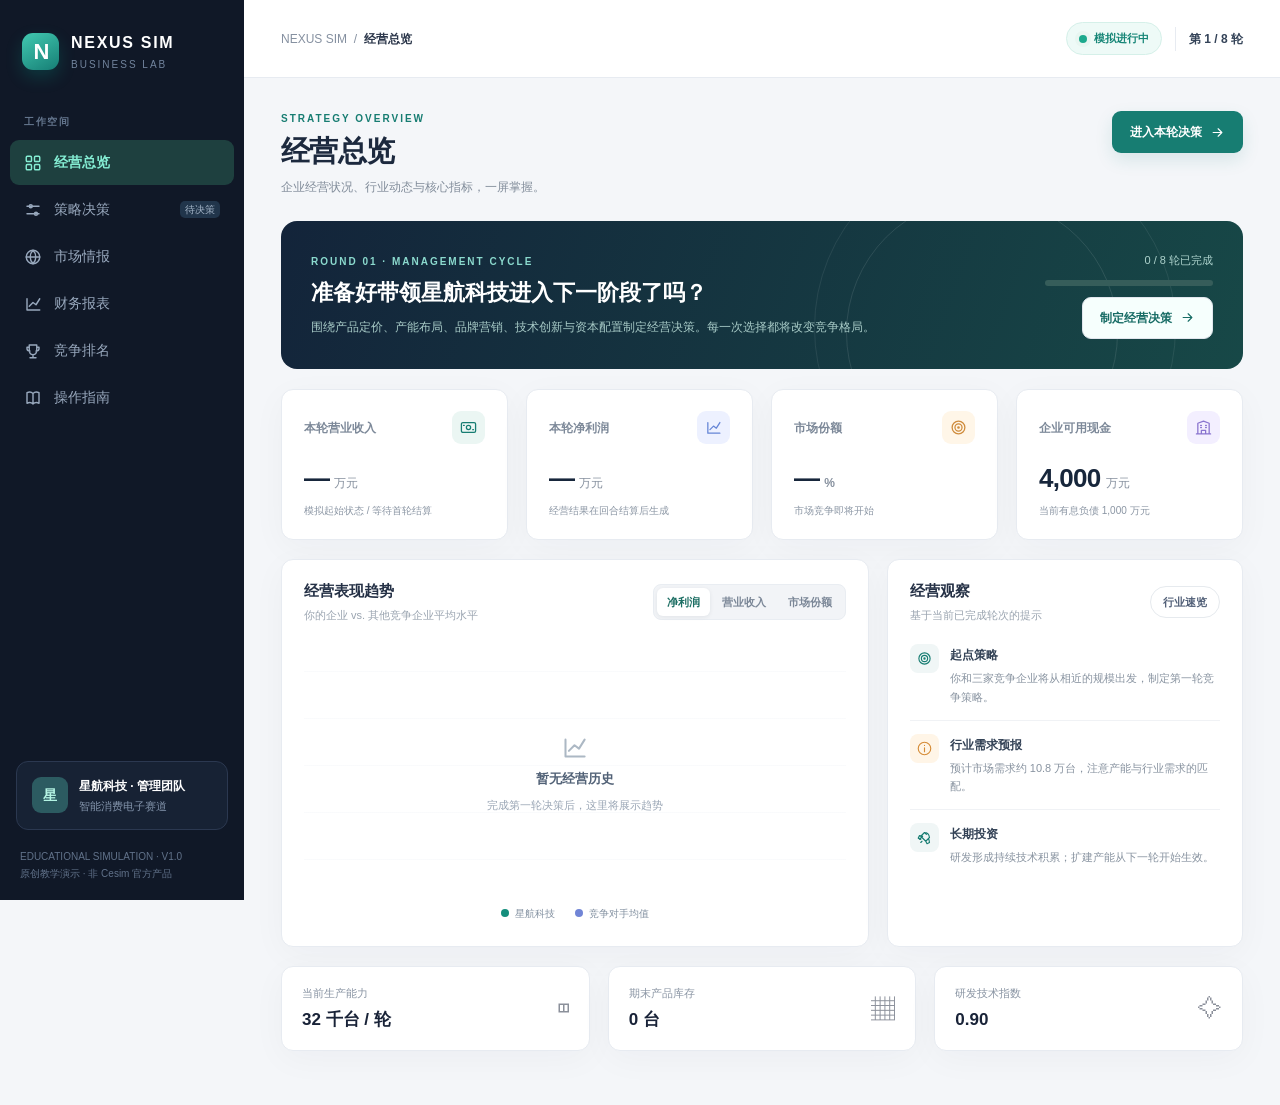
==== index.html @ 41db460f "Rename cesim模拟.html to index.html" ====
<!DOCTYPE html>
<html lang="zh-CN">
<head>
  <meta charset="UTF-8" />
  <meta name="viewport" content="width=device-width,initial-scale=1" />
  <meta name="theme-color" content="#111b2c" />
  <meta name="description" content="NEXUS SIM 企业经营模拟教学 Demo。策略决策、竞争模拟、财务分析与排名。" />
  <title>NEXUS SIM — 企业经营模拟平台</title>
  <style>
    :root{--nav:#101827;--nav2:#182337;--ink:#192338;--muted:#7b8597;--soft:#f4f6f9;--line:#e7ebf1;--teal:#177d72;--teal-2:#1a9b88;--teal-soft:#e9f6f2;--blue:#6687df;--amber:#d58b36;--red:#d65c63;--white:#fff;--shadow:0 8px 35px rgba(21,36,63,.035)}
    *{box-sizing:border-box}html{font-size:14px}body{margin:0;background:var(--soft);color:var(--ink);font-family:Inter,-apple-system,BlinkMacSystemFont,"Segoe UI","PingFang SC","Microsoft YaHei",sans-serif;line-height:1.5}button,input,select{font:inherit}button{cursor:pointer}button:disabled{cursor:not-allowed;opacity:.54}button:focus-visible,input:focus-visible,select:focus-visible{outline:3px solid #a3d8cf;outline-offset:2px}svg{display:block}a{color:inherit}#app{min-height:100vh}.app-shell{display:flex;min-height:100vh}
    .sidebar{width:244px;flex:0 0 244px;background:var(--nav);color:#b2bfd2;display:flex;flex-direction:column;min-height:100vh;position:sticky;top:0;height:100vh;z-index:10}.brand{height:102px;padding:29px 22px;display:flex;align-items:center;gap:12px;color:white}.brand-icon{width:37px;height:37px;border-radius:11px;background:linear-gradient(150deg,#42cab1,#167e75);display:flex;align-items:center;justify-content:center;font-size:22px;font-weight:850;letter-spacing:-2px;box-shadow:0 7px 17px rgba(7,190,160,.2)}.brand-name{font-size:16px;font-weight:850;letter-spacing:1.7px}.brand-sub{font-size:10px;letter-spacing:2px;color:#72849d;margin-top:2px}.menu-title{font-size:10px;color:#64768e;font-weight:750;letter-spacing:1.5px;padding:12px 24px 9px}.navlist{padding:0 10px}.navitem{display:flex;align-items:center;gap:12px;border:0;background:transparent;width:100%;color:#98a8bd;border-radius:9px;text-align:left;padding:12px 14px;font-weight:560;transition:.16s;margin:2px 0}.navitem:hover{color:white;background:#1b2b40}.navitem.active{background:#1e403f;color:#85eed4;font-weight:720}.navitem svg{width:18px;height:18px;stroke-width:1.9}.navitem .tag{margin-left:auto;border-radius:5px;padding:1px 5px;background:#21354b;color:#a6b7ca;font-size:10px}.sidebar-bottom{margin-top:auto;padding:16px}.team-card{border:1px solid #2b3850;background:#172234;border-radius:12px;padding:15px;display:flex;gap:11px;align-items:center}.team-avatar{width:36px;height:36px;border-radius:9px;background:#2c5b61;color:#b6f6e5;display:grid;place-items:center;font-weight:850}.team-name{color:white;font-size:12px;font-weight:700}.team-meta{font-size:11px;color:#8394ab;margin-top:3px}.sidebar-mini{padding:18px 4px 2px;color:#61728a;font-size:10px;line-height:1.7}
    .main{flex:1;min-width:0;max-width:1600px;margin:0 auto}.topbar{height:78px;background:#fff;border-bottom:1px solid var(--line);display:flex;align-items:center;justify-content:space-between;padding:0 37px;gap:20px}.breadcrumb{font-size:12px;color:#8590a0}.breadcrumb strong{color:#2b364a;font-weight:700}.top-right{display:flex;align-items:center;gap:13px}.status-dot{width:8px;height:8px;border-radius:50%;background:#1ca98d;box-shadow:0 0 0 4px #e8f6f1;display:inline-block}.pill{display:inline-flex;align-items:center;gap:7px;border:1px solid #e6eaee;background:#fff;color:#526078;border-radius:99px;padding:7px 12px;font-size:11px;font-weight:680}.pill.green{color:#158576;background:#eefaf7;border-color:#d5f0e9}.round-chip{font-size:12px;color:#344358;font-weight:720}.top-divider{height:24px;width:1px;background:#e7ebf1}.mobile-menu{display:none;border:0;background:none;color:#24364d}.content{padding:33px 37px 54px;max-width:1460px;margin:0 auto}.page-heading{display:flex;justify-content:space-between;align-items:flex-start;gap:18px;margin-bottom:25px}.eyebrow{font-size:10px;color:var(--teal);font-weight:850;letter-spacing:2px;text-transform:uppercase;margin-bottom:8px}.heading-title{margin:0;font-size:29px;line-height:1.22;letter-spacing:-.7px;color:#1c293e;font-weight:820}.heading-desc{margin:9px 0 0;color:#818c9a;font-size:12px}.heading-actions{display:flex;gap:9px;align-items:center;flex-wrap:wrap}.btn{border:1px solid transparent;border-radius:9px;padding:11px 17px;font-weight:730;display:inline-flex;align-items:center;justify-content:center;gap:8px;white-space:nowrap;transition:transform .15s,background .15s,box-shadow .15s;font-size:12px}.btn:hover:not(:disabled){transform:translateY(-1px)}.btn svg{width:15px;height:15px}.btn-primary{background:var(--teal);color:white;box-shadow:0 7px 17px #177d7221}.btn-primary:hover{background:#0e7067}.btn-ghost{background:#fff;border-color:#e1e6ed;color:#4c5b70}.btn-ghost:hover{background:#f7fafb}.btn-danger{background:#fff4f4;color:#bc5058;border-color:#ffe0e2}.small{font-size:11px;padding:8px 12px}.muted{color:var(--muted)}
    .hero{background:linear-gradient(110deg,#13243a,#174847);border-radius:16px;color:#fff;position:relative;overflow:hidden;padding:27px 30px;display:flex;justify-content:space-between;gap:22px;align-items:center;margin-bottom:20px;min-height:148px}.hero:before{content:"";position:absolute;right:13%;bottom:-100px;width:270px;height:270px;border:1px solid #ffffff1a;border-radius:50%}.hero:after{content:"";position:absolute;right:7%;bottom:-140px;width:360px;height:360px;border:1px solid #ffffff14;border-radius:50%}.hero-content{position:relative;z-index:1}.hero-label{color:#8bdace;letter-spacing:2px;font-size:10px;font-weight:750;text-transform:uppercase}.hero h2{font-size:22px;line-height:1.4;margin:9px 0;font-weight:790}.hero p{font-size:12px;color:#a8cbc7;margin:0;max-width:600px}.hero-side{position:relative;z-index:1;display:flex;flex-direction:column;align-items:end;gap:11px}.hero-side .btn{background:#f6fffd;color:#176c65}.hero-side .mini-text{font-size:11px;color:#aed3cd}.progress{height:6px;border-radius:10px;background:#365d5a;width:168px;overflow:hidden}.progress span{display:block;background:#79e3c8;height:100%;border-radius:10px}
    .grid{display:grid;gap:18px}.kpis{grid-template-columns:repeat(4,minmax(0,1fr));margin-bottom:19px}.card{background:#fff;border:1px solid var(--line);box-shadow:var(--shadow);border-radius:12px;min-width:0}.kpi{padding:21px 22px;min-height:139px}.kpi-top{display:flex;align-items:center;justify-content:space-between;gap:10px}.kpi-title{color:#7d8999;font-size:12px;font-weight:630}.metric-icon{width:33px;height:33px;background:#ebf6f3;color:var(--teal);border-radius:9px;display:grid;place-items:center}.metric-icon.blue{background:#edf1ff;color:#6585d6}.metric-icon.amber{background:#fff6e8;color:#cf8b3b}.metric-icon.purple{background:#f3efff;color:#8974cf}.metric-icon svg{width:17px;height:17px}.kpi-val{font-size:26px;font-weight:840;letter-spacing:-.7px;margin-top:15px;color:#17263b;font-variant-numeric:tabular-nums}.kpi-unit{font-size:12px;color:#86909e;margin-left:5px;font-weight:550;letter-spacing:0}.kpi-foot{margin-top:5px;font-size:10px;color:#8b96a4;display:flex;align-items:center;gap:6px}.trend{color:var(--teal);font-weight:720}.trend.down{color:var(--red)}
    .two-col{display:grid;grid-template-columns:minmax(0,1.65fr) minmax(300px,1fr);gap:18px;margin-bottom:19px}.card-header{display:flex;align-items:center;justify-content:space-between;gap:14px;padding:20px 22px 0}.card-title{font-size:15px;font-weight:770;color:#253146;margin:0}.card-sub{color:#9aa4b0;font-size:11px;margin-top:4px}.card-body{padding:18px 22px 22px}.segmented{display:inline-flex;padding:3px;background:#f2f4f7;border:1px solid #e9edf2;border-radius:8px;gap:2px}.segmented button{border:0;background:transparent;color:#7b8797;font-size:11px;font-weight:670;border-radius:6px;padding:6px 10px}.segmented button.selected{background:#fff;color:#1c6e63;box-shadow:0 1px 4px #14253314}.chart-container{height:265px;display:flex;align-items:center;justify-content:center}.chart-svg{width:100%;height:100%;overflow:visible}.chart-legend{display:flex;gap:20px;align-items:center;font-size:10px;color:#8290a0;justify-content:center;padding-bottom:3px}.legend-point{width:8px;height:8px;border-radius:50%;display:inline-block;margin-right:6px}.empty-chart{display:flex;flex-direction:column;align-items:center;justify-content:center;color:#9aa6b5;gap:8px;width:100%;height:100%;background:repeating-linear-gradient(0deg,#fff,#fff 46px,#f4f6f9 47px);border-radius:7px}.empty-chart strong{color:#516176;font-size:13px}.empty-chart svg{width:27px;height:27px;color:#acb8c4}
    .info-list{padding:8px 22px 22px}.info-line{display:flex;align-items:flex-start;gap:11px;padding:13px 0;border-bottom:1px solid #f0f2f5}.info-line:last-child{border-bottom:0}.info-icon{width:29px;height:29px;flex:0 0 29px;background:#f0f6f6;color:var(--teal);border-radius:8px;display:grid;place-items:center}.info-icon.amber{background:#fff5e7;color:var(--amber)}.info-icon svg{width:15px;height:15px}.info-text strong{font-size:12px;color:#334256}.info-text p{margin:4px 0 0;color:#8893a0;font-size:11px;line-height:1.7}.foot-grid{display:grid;grid-template-columns:repeat(3,minmax(0,1fr));gap:18px}.stat-small{padding:18px 20px;display:flex;justify-content:space-between;align-items:center}.stat-small .label{font-size:11px;color:#8994a3}.stat-small .value{font-size:17px;font-weight:780;margin-top:5px}.stat-small .symbol{font-size:24px;opacity:.5}
    .decisions-layout{display:grid;grid-template-columns:minmax(0,1.58fr) minmax(320px,1fr);gap:20px;align-items:start}.decision-card{padding:24px;margin-bottom:18px}.section-heading{display:flex;justify-content:space-between;gap:10px;align-items:center;border-bottom:1px solid #eff1f4;padding-bottom:15px;margin-bottom:18px}.section-heading h3{font-size:15px;font-weight:780;margin:0}.section-heading span{font-size:11px;color:#8c98a8}.decision-entry{padding:13px 0 17px;border-bottom:1px solid #eff1f4}.decision-entry:last-child{border-bottom:0;padding-bottom:0}.field-top{display:flex;align-items:center;justify-content:space-between;gap:12px}.field-title{font-size:12px;color:#344456;font-weight:730}.field-hint{color:#97a2b1;font-size:10px;margin-top:3px}.field-input{display:flex;align-items:center;gap:5px}.field-input input{border:1px solid #dde5ed;border-radius:7px;width:93px;padding:8px 8px;text-align:right;color:#263a4e;font-weight:760;background:#fbfcfd}.field-input .unit{color:#8b98a8;font-size:11px;min-width:28px;text-align:right}.range{appearance:none;width:100%;height:5px;margin:17px 0 7px;border-radius:99px;background:linear-gradient(to right,var(--teal) 0,var(--teal) var(--range,45%),#e9edf1 var(--range,45%),#e9edf1 100%);cursor:pointer}.range::-webkit-slider-thumb{appearance:none;width:15px;height:15px;background:#fff;border:4px solid var(--teal);border-radius:50%;box-shadow:0 2px 7px #154d4435}.range::-moz-range-thumb{width:9px;height:9px;background:#fff;border:4px solid var(--teal);border-radius:50%}.range-ends{display:flex;justify-content:space-between;color:#b0bac4;font-size:10px}.decision-footer{display:flex;align-items:center;justify-content:space-between;gap:15px;margin-top:15px}.decision-footer p{color:#8b98a7;font-size:11px;margin:0}.sim-preview{padding:22px;position:sticky;top:18px}.preview-label{color:#7f8b9c;font-weight:700;font-size:11px;letter-spacing:.4px}.preview-main{display:flex;align-items:baseline;gap:8px;margin:10px 0 2px}.preview-main b{font-size:31px;letter-spacing:-1px;color:#187b70;font-weight:840}.preview-main span{font-size:12px;color:#909ba9}.preview-desc{color:#a0abb6;font-size:11px}.preview-grid{display:grid;grid-template-columns:1fr 1fr;gap:15px;margin-top:22px;border-top:1px solid #eef2f5;padding-top:17px}.preview-cell small{display:block;color:#8994a4;font-size:11px}.preview-cell strong{display:block;margin-top:5px;font-size:17px;color:#29394d}.preview-alert{margin-top:18px;padding:12px 13px;border-radius:8px;background:#f0f8f6;color:#44756c;font-size:11px;line-height:1.7}.preview-alert.warn{background:#fff5ea;color:#996932}.preview-button{width:100%;margin-top:17px;padding:13px}.note-box{margin-top:18px;padding:16px;background:#f5f8fc;border:1px solid #edf0f5;border-radius:10px;color:#8390a2;font-size:11px;line-height:1.8}.note-box strong{color:#4d6076}
    .event-banner{display:flex;align-items:center;justify-content:space-between;gap:15px;background:#ecf7f4;border:1px solid #d8eee7;border-radius:11px;padding:17px 21px;margin-bottom:20px}.event-banner .event-badge{display:inline-flex;color:#13786d;font-size:10px;letter-spacing:.6px;font-weight:800;gap:6px;align-items:center}.event-banner h3{font-size:16px;margin:6px 0 4px}.event-banner p{font-size:11px;color:#718e89;margin:0;line-height:1.7}.event-banner .event-symbol{font-size:34px;flex:0 0 auto}
    .market-grid{display:grid;grid-template-columns:repeat(3,minmax(0,1fr));gap:18px;margin:0 0 18px}.market-stat{padding:23px}.market-stat small{color:#7d8a9b;font-size:11px}.market-stat strong{display:block;font-size:26px;color:#263649;margin:11px 0 5px;letter-spacing:-.7px}.market-stat p{font-size:10px;color:#a0aab5;margin:0}.competitor-table,.report-table{width:100%;border-collapse:collapse;text-align:left}.competitor-table th,.report-table th{font-size:11px;color:#8c97a7;font-weight:700;background:#f9fafc;border-bottom:1px solid #edf0f4;padding:13px 16px;white-space:nowrap}.competitor-table td,.report-table td{font-size:12px;padding:15px 16px;border-bottom:1px solid #eff1f4;color:#425269}.competitor-table tr:last-child td,.report-table tr:last-child td{border-bottom:0}.competitor-table tr.mine{background:#f0faf6}.competitor-table tr.mine td{color:#156f65;font-weight:700}.company-cell{display:flex;gap:10px;align-items:center}.company-dot{height:11px;width:11px;border-radius:4px;display:inline-block;flex:0 0 11px}.company-cell b{font-weight:750}.company-cell small{font-size:10px;display:block;color:#9ba5b0;font-weight:400;margin-top:2px}.table-wrap{overflow-x:auto}.table-note{padding:12px 20px 20px;font-size:10px;color:#9ba5b0}.two-equal{display:grid;grid-template-columns:1fr 1fr;gap:18px}.insight{padding:19px}.insight h3{font-size:14px;margin:0 0 13px}.insight p,.insight li{font-size:12px;color:#7b899a;line-height:1.9}.insight ul{padding-left:17px;margin:0}.bar-row{margin:14px 0}.bar-meta{display:flex;justify-content:space-between;gap:5px;font-size:11px;color:#657386;margin-bottom:7px}.bar-track{height:8px;border-radius:8px;background:#f0f3f6;overflow:hidden}.bar-fill{height:100%;border-radius:8px;background:var(--teal)}
    .report-tabs{display:flex;align-items:center;justify-content:space-between;gap:12px;margin-bottom:18px;flex-wrap:wrap}.report-tabs select{border:1px solid #e1e6ed;border-radius:8px;padding:9px 13px;background:white;color:#4e6176;font-size:12px}.report-summary{display:grid;grid-template-columns:repeat(4,1fr);gap:13px;margin:0 0 18px}.report-pill{padding:17px 19px}.report-pill small{font-size:10px;color:#929dab}.report-pill strong{display:block;font-size:19px;margin-top:8px}.report-pill strong.negative{color:var(--red)}.report-pill strong.positive{color:var(--teal)}.report-tables{display:grid;grid-template-columns:1fr 1fr;gap:18px}.report-table td:nth-child(2),.report-table th:nth-child(2){text-align:right;font-variant-numeric:tabular-nums}.report-table tr.total{background:#f0f8f6}.report-table tr.total td{color:#147b6e;font-weight:840}.report-table tr.subtotal td{font-weight:740;color:#26364b}.report-card{overflow:hidden}.report-card .card-header{padding:18px 20px 15px}.report-card .report-table td{padding:11px 20px}.report-card .report-table th{padding:11px 20px}
    .leader-header{background:linear-gradient(110deg,#1e2f49,#1f605b);color:#fff;border-radius:14px;padding:25px 27px;margin-bottom:19px}.leader-header h2{margin:0 0 7px;font-size:21px}.leader-header p{margin:0;color:#b7d6d0;font-size:11px}.rank-number{height:30px;width:30px;border-radius:9px;display:inline-grid;place-items:center;color:#536478;font-weight:800;background:#eef1f6}.rank-number.gold{background:#f9ebd0;color:#b58120}.rank-number.silver{background:#e9edf2;color:#65768b}.rank-number.bronze{background:#f8ebdc;color:#b17952}.rank-progress{height:7px;background:#eef1f4;border-radius:8px;overflow:hidden;min-width:85px}.rank-progress span{display:block;background:var(--teal);height:100%;border-radius:8px}.mine .rank-progress span{background:#139b85}
    .guide-grid{display:grid;grid-template-columns:repeat(2,1fr);gap:18px}.guide-card{padding:24px}.guide-step{display:inline-grid;place-items:center;background:var(--teal-soft);color:var(--teal);width:35px;height:35px;border-radius:10px;font-weight:850;font-size:15px}.guide-card h3{font-size:16px;margin:16px 0 8px}.guide-card p{font-size:12px;color:#8090a1;line-height:1.85;margin:0}.guide-card strong{color:#445b6c}.guide-example{margin-top:14px;padding:13px;background:#f4f7fa;border-radius:8px;color:#687d8d;font-size:11px;line-height:1.8}.guide-bottom{padding:22px;margin-top:18px;display:flex;justify-content:space-between;gap:20px;align-items:center}.guide-bottom h3{font-size:15px;margin:0 0 7px}.guide-bottom p{font-size:12px;color:#8894a2;margin:0}
    .modal-backdrop{position:fixed;inset:0;z-index:30;background:#0b1729a9;backdrop-filter:blur(4px);display:grid;place-items:center;padding:20px}.modal{width:min(100%,525px);background:white;border-radius:18px;padding:30px;box-shadow:0 25px 100px #06122455}.modal-icon{height:47px;width:47px;border-radius:13px;background:var(--teal-soft);color:var(--teal);display:grid;place-items:center;font-size:24px;margin-bottom:18px}.modal h2{font-size:22px;margin:0 0 7px}.modal p{font-size:12px;color:#8c99a7;line-height:1.8;margin:0}.modal-grid{display:grid;grid-template-columns:repeat(3,1fr);gap:10px;margin:24px 0}.modal-tile{border-radius:10px;background:#f5f8f9;padding:14px 10px;text-align:center}.modal-tile small{display:block;font-size:10px;color:#8d9ca9}.modal-tile strong{display:block;font-size:19px;margin-top:6px;color:#1b6e62}.modal-actions{display:flex;gap:9px;justify-content:flex-end}.final-banner{background:#ecf8f5;padding:14px 17px;border-radius:9px;color:#237c70;margin-top:14px;font-size:11px}.toast{position:fixed;bottom:24px;right:24px;z-index:40;padding:12px 17px;background:#263d4b;color:white;font-size:12px;border-radius:9px;box-shadow:0 14px 40px #15233344;animation:toastin .2s ease-out}@keyframes toastin{from{opacity:0;transform:translateY(10px)}to{opacity:1;transform:translateY(0)}}
    @media(max-width:1150px){.sidebar{width:210px;flex-basis:210px}.content{padding:25px}.topbar{padding:0 25px}.kpis{grid-template-columns:repeat(2,1fr)}.two-col{grid-template-columns:1fr 1fr}.decisions-layout{grid-template-columns:1.35fr 1fr}.report-tables{grid-template-columns:1fr 1fr}}@media(max-width:890px){.sidebar{position:fixed;transform:translateX(-100%);transition:transform .2s;width:250px;flex-basis:250px}.sidebar.show{transform:translateX(0)}.mobile-menu{display:block}.topbar{height:68px}.content{padding:23px}.two-col,.decisions-layout,.two-equal,.report-tables{grid-template-columns:1fr}.sim-preview{position:static}.market-grid{grid-template-columns:repeat(3,1fr)}.sidebar-overlay{position:fixed;inset:0;background:#14213666;z-index:9}.foot-grid{grid-template-columns:1fr 1fr 1fr}}@media(max-width:580px){.content{padding:17px 13px 40px}.topbar{padding:0 14px}.top-right{gap:8px}.top-right .pill{display:none}.top-divider{display:none}.heading-title{font-size:24px}.page-heading{flex-wrap:wrap}.heading-actions{width:100%}.kpis{gap:10px}.kpi{padding:16px;min-height:125px}.kpi-val{font-size:21px}.hero{padding:22px;align-items:flex-start;flex-direction:column}.hero h2{font-size:19px}.hero-side{align-items:start}.market-grid,.report-summary{grid-template-columns:repeat(2,1fr)}.foot-grid,.guide-grid{grid-template-columns:1fr}.card-header{padding:18px 17px 0;flex-wrap:wrap}.card-body{padding:16px}.chart-container{height:220px}.decision-card{padding:18px}.report-pill{padding:12px}.modal{padding:22px}.modal-grid{gap:5px}.modal-tile strong{font-size:15px}.modal-actions{flex-direction:column}.modal-actions .btn{width:100%}.guide-bottom{flex-wrap:wrap}}
  </style>
</head>
<body>
<div id="app"></div>
<script>
(()=>{'use strict';
const KEY='nexus-sim-demo-v1';
const TOTAL_ROUNDS=8;
const COLOURS=['#148e7c','#7185d6','#e4a059','#a57fd0'];
const EVENTS=[
 {name:'智能消费市场持续扩张',desc:'消费电子需求保持稳步增长。行业竞争主要由价格、品牌和研发实力驱动。',icon:'↗',demand:1,cost:1,price:1,marketing:1,quality:1,rd:1},
 {name:'消费者更加关注产品体验',desc:'质量管控与技术能力的价值提升，单纯压低价格可能难以建立优势。',icon:'✦',demand:1.035,cost:1.015,price:.96,marketing:1,quality:1.3,rd:1.1},
 {name:'关键原材料成本上涨',desc:'供应链涨价使单位制造成本上升约 9%。建议重新检查售价与毛利空间。',icon:'⚡',demand:.98,cost:1.09,price:1.08,marketing:1,quality:1,rd:1},
 {name:'线上渠道迎来流量红利',desc:'本轮营销触达效率明显提升；适度的营销预算有机会带来额外份额。',icon:'◎',demand:1.06,cost:1.01,price:1,marketing:1.35,quality:1,rd:1},
 {name:'行业价格竞争加剧',desc:'价格敏感度上升，企业需要兼顾销量和单位利润，避免过度降价。',icon:'↘',demand:1.02,cost:1,price:1.36,marketing:1,quality:1,rd:1},
 {name:'供应链效率改善',desc:'物流与采购协同提升，单位制造成本有所下降。产能优化机会出现。',icon:'◈',demand:1.05,cost:.94,price:1,marketing:1.04,quality:1,rd:1},
 {name:'创新研发迎来政策鼓励',desc:'本轮创新型产品关注度提高，研发储备充足的企业有望受益。',icon:'✧',demand:1.04,cost:.99,price:.98,marketing:1,quality:1.02,rd:1.35},
 {name:'市场步入成熟竞争阶段',desc:'市场增速放缓，品牌忠诚度、技术积累和持续盈利能力成为关键。',icon:'◇',demand:.97,cost:1.025,price:1.2,marketing:.94,quality:1.1,rd:1.1}
];
const BOT_CONFIG=[
 {id:'bot1',name:'极光科技',tag:'高端差异化',color:COLOURS[1],price:1850,production:27,marketing:215,research:255,quality:165,expand:0,finance:0},
 {id:'bot2',name:'蓝鲸数码',tag:'成本领先',color:COLOURS[2],price:1290,production:32,marketing:155,research:110,quality:75,expand:0,finance:0},
 {id:'bot3',name:'未来智联',tag:'均衡经营',color:COLOURS[3],price:1570,production:29,marketing:190,research:170,quality:120,expand:0,finance:0}
];
const DECISION_META={
 price:{title:'产品销售价格',hint:'影响消费者购买意愿及每台产品的毛利空间',unit:'元 / 台',min:900,max:2300,step:10},
 production:{title:'计划生产数量',hint:'单位为千台；受当前产能上限约束',unit:'千台',min:0,max:70,step:1},
 marketing:{title:'市场营销投入',hint:'提高当轮消费者触达及品牌认知',unit:'万元',min:0,max:600,step:10},
 research:{title:'研发与技术投入',hint:'逐轮形成技术优势，有利于长期竞争',unit:'万元',min:0,max:600,step:10},
 quality:{title:'质量与客户体验投入',hint:'提升当轮产品吸引力与长期口碑',unit:'万元',min:0,max:400,step:10},
 expand:{title:'新增产能投资',hint:'每投入 400 万元，下轮可增加 6 千台产能',unit:'万元',min:0,max:1200,step:400},
 finance:{title:'新增借款 / 偿还本金',hint:'正数为借款，负数为还款；计息从下一轮开始',unit:'万元',min:-500,max:1000,step:50}
};
const ICONS={grid:'<rect x="3" y="3" width="7" height="7" rx="1.5"/><rect x="14" y="3" width="7" height="7" rx="1.5"/><rect x="3" y="14" width="7" height="7" rx="1.5"/><rect x="14" y="14" width="7" height="7" rx="1.5"/>',sliders:'<path d="M4 7h16M4 17h16"/><circle cx="9" cy="7" r="2"/><circle cx="16" cy="17" r="2"/>',globe:'<circle cx="12" cy="12" r="9"/><path d="M3 12h18M12 3c-5 5-5 13 0 18M12 3c5 5 5 13 0 18"/>',chart:'<path d="M4 20V5M4 20h17M7 15l5-5 4 3 5-8"/>',trophy:'<path d="M8 21h8M12 17v4M7 4h10v6c0 4-2 7-5 7s-5-3-5-7V4ZM7 7H4v2c0 2 1.5 3 4 3M17 7h3v2c0 2-1.5 3-4 3"/>',book:'<path d="M4 5c4-2 6-1 8 1 2-2 4-3 8-1v14c-4-2-6-1-8 1-2-2-4-3-8-1V5ZM12 6v14"/>',arrow:'<path d="m5 12 14 0m-6-6 6 6-6 6"/>',refresh:'<path d="M3 11a9 9 0 0 1 15-6l2 2M20 3v4h-4M21 13a9 9 0 0 1-15 6l-2-2M4 21v-4h4"/>',cash:'<rect x="2" y="5" width="20" height="14" rx="2"/><circle cx="12" cy="12" r="3"/><path d="M5 9h1M18 15h1"/>',building:'<path d="M4 21V6l8-3 8 3v15M2 21h20M9 21v-5h6v5M8 9h1M15 9h1M8 12h1M15 12h1"/>',target:'<circle cx="12" cy="12" r="9"/><circle cx="12" cy="12" r="5"/><circle cx="12" cy="12" r="1"/>',rocket:'<path d="M4 15 9 10M12 4c4 0 7 2 8 8l-6 6-8-8 6-6ZM12 4l3 3M9 10 4 9l-2 4 4 2M14 18l2 4 4-2-1-5M8 18l-2 2"/>',download:'<path d="M12 3v12m-5-5 5 5 5-5M4 17v4h16v-4"/>',info:'<circle cx="12" cy="12" r="10"/><path d="M12 11v6M12 7h.01"/>',users:'<circle cx="8" cy="8" r="3"/><path d="M2 21v-2c0-3 2-5 6-5s6 2 6 5v2M16 5c2 0 3 2 3 4s-1 4-3 4M16 15c3 0 6 1 6 5v1"/>',menu:'<path d="M4 6h16M4 12h16M4 18h16"/>'};
const ic=(name,size)=>`<svg width="${size||18}" height="${size||18}" viewBox="0 0 24 24" fill="none" stroke="currentColor" stroke-linecap="round" stroke-linejoin="round" stroke-width="1.8" aria-hidden="true">${ICONS[name]||ICONS.info}</svg>`;
const fmt=(n,d=0)=>Number(n||0).toLocaleString('zh-CN',{minimumFractionDigits:d,maximumFractionDigits:d});
const signed=(n,d=0)=>n>0?`+${fmt(n,d)}`:fmt(n,d);
const bounded=(n,min,max)=>Math.max(min,Math.min(max,n));
const deepcopy=o=>JSON.parse(JSON.stringify(o));
function company(id,name,tag,color,cash,debt,plant,capacity,tech,brand){return {id,name,tag,color,cash,debt,plant,capacity,inventory:0,inventoryBook:0,tech,brand,cumulativeProfit:0,lastProfit:0,lastRevenue:0,lastShare:0,history:[]};}
function initState(){return {version:1,round:1,tab:'overview',chartMetric:'profit',reportRound:1,menuOpen:false,decisions:{price:1590,production:28,marketing:200,research:180,quality:110,expand:0,finance:0},companies:[company('player','星航科技','你的企业',COLOURS[0],4000,1000,2600,32000,.9,.96),company('bot1','极光科技','高端差异化',COLOURS[1],4400,950,2900,31000,1.08,1.05),company('bot2','蓝鲸数码','成本领先',COLOURS[2],4100,1000,2900,38000,.79,.88),company('bot3','未来智联','均衡经营',COLOURS[3],4000,900,2800,33000,.94,.96)],history:[]};}
function load(){try{const o=JSON.parse(localStorage.getItem(KEY));if(o&&o.version===1&&o.companies?.length===4&&Array.isArray(o.history)&&o.decisions&&o.round>=1&&o.round<=9)return o;}catch(e){}return initState();}
let S=load();
function persist(){try{localStorage.setItem(KEY,JSON.stringify({...S,menuOpen:false}));}catch(e){}}
function eventAt(round){return EVENTS[bounded(round-1,0,7)]}
function marketAt(round){const e=eventAt(round);return Math.round((108000*(1+.046*(round-1)))*(e.demand));}
function defaultDecision(c){return {price:1570,production:Math.round(c.capacity/1000*.86),marketing:180,research:160,quality:110,expand:0,finance:0};}
function botDecision(bot,round){const base=BOT_CONFIG.find(b=>b.id===bot.id);const wobble=Math.sin(round*1.7+(bot.id==='bot1'?1:bot.id==='bot2'?2:3));let price=Math.round((base.price*(1+.017*wobble))/10)*10;let production=Math.round(base.production+Math.min(7,(round-1)*.75)+1.5*Math.sin(round+bot.tech*3));let marketing=Math.round((base.marketing+9*wobble+7*(round-1))/10)*10;let research=Math.round((base.research+8*(round-1))/10)*10;let quality=Math.round((base.quality+8*Math.cos(round))/10)*10;let expand=((round===2&&bot.id==='bot2')||(round===4&&bot.id==='bot1')||(round===5&&bot.id==='bot3'))?400:0;return {price,production:Math.max(0,production),marketing,research,quality,expand,finance:0};}
function normalizedDecision(d,c){let next={};for(const [k,m] of Object.entries(DECISION_META)){let raw=Number(d[k]);if(!Number.isFinite(raw))raw=0;raw=bounded(Math.round(raw/m.step)*m.step,m.min,m.max);next[k]=raw;}next.production=bounded(next.production,0,Math.floor(c.capacity/1000));next.finance=Math.max(next.finance,-Math.min(500,Math.floor(c.debt/50)*50));return next;}
function allocateMarket(scores,supplies,total){let assigned=scores.map(()=>0);let remain=total;for(let i=0;i<15&&remain>.01;i++){const elig=scores.map((s,j)=>supplies[j]-assigned[j]>.00001?s:0);const denom=elig.reduce((a,b)=>a+b,0);if(denom<=0)break;let allocated=0;for(let j=0;j<scores.length;j++){if(!elig[j])continue;let got=Math.min(remain*elig[j]/denom,supplies[j]-assigned[j]);assigned[j]+=got;allocated+=got;}remain-=allocated;if(allocated<.00001)break;}return assigned;}
function calculateRound(companies,playerDec,round){const e=eventAt(round);const marketSize=marketAt(round);let c=deepcopy(companies);let decisions=c.map((co,i)=>normalizedDecision(i===0?playerDec:botDecision(co,round),co));let produced=[],unitCosts=[],avail=[],utility=[];
 for(let i=0;i<c.length;i++){const co=c[i],d=decisions[i];const prod=d.production*1000;const cost=(940*e.cost*(1-.075*(co.tech-.8)))*(1-.024*Math.log1p(co.capacity/30000));const score=-2.5*e.price*Math.log(d.price/1500)+.8*e.marketing*Math.log1p(d.marketing/170)+.67*e.quality*Math.log1p(d.quality/105)+1.45*e.rd*(co.tech-.8)+1.15*(co.brand-.85)+.11*Math.log1p(d.research/150);produced.push(prod);unitCosts.push(cost);avail.push(co.inventory+prod);utility.push(Math.exp(bounded(score,-8,8)));}
 const sales=allocateMarket(utility,avail,marketSize);let outcomes=[];
 for(let i=0;i<c.length;i++){const co=c[i],d=decisions[i],sold=sales[i],made=produced[i],cost=unitCosts[i],prevDebt=co.debt;const rev=sold*d.price/10000,prodCost=made*cost/10000,avgCost=(co.inventoryBook+prodCost)/Math.max(.000001,co.inventory+made);const cogs=sold*avgCost,invCount=Math.max(0,co.inventory+made-sold),invBook=invCount*avgCost;
 const holding=invCount*16/10000;const fixed=245+Math.max(0,co.capacity-32000)*.0016;const depreciation=Math.max(30,co.plant*.018);const interest=prevDebt*.015;const expense=d.marketing+d.research+d.quality+fixed+depreciation+holding;const opProfit=rev-cogs-expense;const profit=opProfit-interest;const invest=d.expand;const cashBeforeFunding=co.cash+rev-prodCost-(expense-depreciation)-interest-invest+d.finance;
 const financeDebt=prevDebt+d.finance;const emergencyLoan=Math.max(0,-cashBeforeFunding);const endCash=cashBeforeFunding+emergencyLoan;const endDebt=financeDebt+emergencyLoan;const share=sold/marketSize;
 co.cash=endCash;co.debt=endDebt;co.plant=Math.max(0,co.plant+invest-depreciation);co.capacity+=Math.round(invest/400)*6000;co.inventory=invCount;co.inventoryBook=invBook;co.tech=bounded(co.tech+.053*Math.log1p(d.research/240)-.004,.65,1.9);co.brand=bounded(co.brand+.042*(share-.25)+.02*(d.marketing/200-1)+.013*(d.quality/110-1),.58,1.5);co.cumulativeProfit+=profit;co.lastProfit=profit;co.lastRevenue=rev;co.lastShare=share;
 const r={id:co.id,name:co.name,tag:co.tag,color:co.color,decision:deepcopy(d),revenue:rev,production:made,sales:sold,share,prodCost,cogs,marketing:d.marketing,research:d.research,quality:d.quality,fixed,depreciation,holding,interest,opProfit,profit,invest,emergencyLoan,inventory:invCount,inventoryBook:invBook,unitCost:cost,cash:co.cash,debt:co.debt,plant:co.plant,capacity:co.capacity,tech:co.tech,brand:co.brand,assets:co.cash+co.plant+co.inventoryBook,equity:co.cash+co.plant+co.inventoryBook-co.debt,cumulativeProfit:co.cumulativeProfit};
 co.history.push({round,profit,revenue:rev,share,cash:co.cash});outcomes.push(r);
 }
 const ranked=[...outcomes].sort((a,b)=>b.cumulativeProfit-a.cumulativeProfit || b.profit-a.profit);outcomes.forEach(o=>o.rank=ranked.findIndex(x=>x.id===o.id)+1);
 return {round,event:e.name,marketSize,outcomes,companies:c,totalSales:sales.reduce((a,b)=>a+b,0)};
}
function currentPlayer(){return S.companies[0]}
function calcPreview(){if(S.round>TOTAL_ROUNDS)return null;return calculateRound(S.companies,S.decisions,S.round)}
function last(){return S.history.at(-1)}
function completed(){return S.history.length>=TOTAL_ROUNDS}
function navigation(){return [['overview','经营总览','grid'],['decisions','策略决策','sliders'],['market','市场情报','globe'],['reports','财务报表','chart'],['ranking','竞争排名','trophy'],['guide','操作指南','book']];}
function renderShell(){const title=Object.fromEntries(navigation().map(x=>[x[0],x[1]]))[S.tab]||'经营总览';return `<div class="app-shell"><aside class="sidebar ${S.menuOpen?'show':''}"><div class="brand"><div class="brand-icon">N</div><div><div class="brand-name">NEXUS SIM</div><div class="brand-sub">BUSINESS LAB</div></div></div><div class="menu-title">工作空间</div><nav class="navlist">${navigation().map(([id,name,ico])=>`<button class="navitem ${S.tab===id?'active':''}" data-nav="${id}">${ic(ico)}<span>${name}</span>${id==='decisions'&&!completed()?'<span class="tag">待决策</span>':''}</button>`).join('')}</nav><div class="sidebar-bottom"><div class="team-card"><div class="team-avatar">星</div><div><div class="team-name">星航科技 · 管理团队</div><div class="team-meta">智能消费电子赛道</div></div></div><div class="sidebar-mini">EDUCATIONAL SIMULATION · V1.0<br>原创教学演示 · 非 Cesim 官方产品</div></div></aside>${S.menuOpen?'<div class="sidebar-overlay" data-action="close-menu"></div>':''}<main class="main"><header class="topbar"><div style="display:flex;align-items:center;gap:12px"><button class="mobile-menu" data-action="menu" aria-label="打开菜单">${ic('menu',22)}</button><div class="breadcrumb">NEXUS SIM&nbsp;&nbsp;/&nbsp;&nbsp;<strong>${title}</strong></div></div><div class="top-right"><span class="pill green"><span class="status-dot"></span>${completed()?'模拟已结束':'模拟进行中'}</span><div class="top-divider"></div><span class="round-chip">${completed()?'已完成 8 / 8 轮':`第 ${S.round} / ${TOTAL_ROUNDS} 轮`}</span></div></header><div class="content">${renderPage()}</div></main></div>`}
function heading(kicker,title,desc,actions=''){return `<div class="page-heading"><div><div class="eyebrow">${kicker}</div><h1 class="heading-title">${title}</h1><p class="heading-desc">${desc}</p></div>${actions?`<div class="heading-actions">${actions}</div>`:''}</div>`}
function buttonNav(dest,text,kind='primary'){return `<button class="btn btn-${kind}" data-nav="${dest}">${text} ${ic('arrow',15)}</button>`}
function buttonAction(act,text,kind='ghost'){return `<button class="btn btn-${kind}" data-action="${act}">${text}</button>`}
function kpi(title,val,unit,foot,icon,color=''){return `<article class="card kpi"><div class="kpi-top"><span class="kpi-title">${title}</span><span class="metric-icon ${color}">${ic(icon)}</span></div><div class="kpi-val">${val}<span class="kpi-unit">${unit}</span></div><div class="kpi-foot">${foot}</div></article>`}
function eventHTML(){const e=eventAt(Math.min(S.round,TOTAL_ROUNDS));return `<div class="event-banner"><div><div class="event-badge">${ic('info',13)} 第 ${Math.min(S.round,TOTAL_ROUNDS)} 轮行业动态</div><h3>${e.name}</h3><p>${e.desc}</p></div><div class="event-symbol">${e.icon}</div></div>`}
function emptyChart(){return `<div class="empty-chart">${ic('chart',27)}<strong>暂无经营历史</strong><span style="font-size:11px">完成第一轮决策后，这里将展示趋势</span></div>`}
function chartSvg(metric='profit'){
 if(!S.history.length)return emptyChart();const isShare=metric==='share';const value=o=>isShare?o.share*100:o[metric];const series=[{name:'星航科技',color:COLOURS[0],values:S.history.map(r=>value(r.outcomes[0]))},{name:'竞争对手均值',color:COLOURS[1],values:S.history.map(r=>r.outcomes.slice(1).reduce((acc,o)=>acc+value(o),0)/3)}];const values=series.flatMap(s=>s.values);let lo=Math.min(...values,0),hi=Math.max(...values,1);const padding=Math.max((hi-lo)*.16,metric==='profit'?40:metric==='revenue'?120:1.5);lo-=padding;hi+=padding;
 const W=720,H=258,left=56,right=16,top=20,bottom=32,plotW=W-left-right,plotH=H-top-bottom;let n=series[0].values.length;const x=i=>left+(n===1?plotW/2:plotW*i/(n-1));const y=v=>top+(hi-v)/(hi-lo)*plotH;const txt=(v)=>isShare?`${v.toFixed(1)}%`:fmt(v,0);let out=`<svg class="chart-svg" viewBox="0 0 ${W} ${H}" preserveAspectRatio="none" role="img" aria-label="经营趋势图">`;
 for(let i=0;i<=4;i++){const v=lo+(hi-lo)*i/4;let yy=y(v);out+=`<line x1="${left}" y1="${yy}" x2="${W-right}" y2="${yy}" stroke="#e9eef2" stroke-dasharray="4 4"/><text x="${left-11}" y="${yy+4}" text-anchor="end" font-size="11" fill="#9ba7b4">${txt(v)}</text>`;}
 for(let i=0;i<n;i++){out+=`<text x="${x(i)}" y="${H-8}" font-size="11" text-anchor="middle" fill="#8d9ba8">第${i+1}轮</text>`;}
 for(let j=0;j<series.length;j++){const s=series[j];let d=s.values.map((v,i)=>`${i?'L':'M'} ${x(i).toFixed(2)} ${y(v).toFixed(2)}`).join(' ');if(n>1)out+=`<path d="${d}" fill="none" stroke="${s.color}" stroke-width="${j===0?3:2}" stroke-linejoin="round" stroke-linecap="round" ${j===1?'stroke-dasharray="7 5"':''}/>`;s.values.forEach((v,i)=>out+=`<circle cx="${x(i)}" cy="${y(v)}" r="${j===0?4.5:3}" stroke="white" stroke-width="2" fill="${s.color}"><title>${s.name} · 第${i+1}轮：${txt(v)}</title></circle>`);}
 return out+'</svg>';
}
function chartCard(){const m=S.chartMetric;return `<article class="card"><div class="card-header"><div><h3 class="card-title">经营表现趋势</h3><div class="card-sub">你的企业 vs. 其他竞争企业平均水平</div></div><div class="segmented" role="group" aria-label="趋势指标">${[['profit','净利润'],['revenue','营业收入'],['share','市场份额']].map(([k,label])=>`<button data-metric="${k}" class="${m===k?'selected':''}">${label}</button>`).join('')}</div></div><div class="card-body"><div class="chart-container">${chartSvg(m)}</div><div class="chart-legend"><span><i class="legend-point" style="background:${COLOURS[0]}"></i>星航科技</span><span><i class="legend-point" style="background:${COLOURS[1]}"></i>竞争对手均值</span></div></div></article>`}
function latestInsights(){let r=last(),p=r?.outcomes[0];if(!r)return [
 ['target','起点策略','你和三家竞争企业将从相近的规模出发，制定第一轮竞争策略。'],['info','行业需求预报',`预计市场需求约 ${fmt(marketAt(1)/10000,1)} 万台，注意产能与行业需求的匹配。`],['rocket','长期投资','研发形成持续技术积累；扩建产能从下一轮开始生效。']];
 const arr=[['target','竞争表现',`本轮排名第 ${p.rank} 名，市场占有率 ${fmt(p.share*100,1)}%，销量 ${fmt(p.sales/10000,2)} 万台。`]];
 if(p.inventory>1000)arr.push(['info','库存风险',`期末积压 ${fmt(p.inventory)} 台产品，持有库存会产生费用并占用营运资金。`]);else arr.push(['info','供需匹配',p.sales+100<p.production?'产量与市场需求基本匹配，继续关注库存水平。':'库存较低，下一轮可检查是否存在产能约束。']);
 if(p.emergencyLoan>0)arr.push(['cash','现金压力',`本轮触发 ${fmt(p.emergencyLoan,0)} 万元自动周转借款，请控制投入规模。`]);else arr.push(['rocket','下一轮关注',`当前技术指数 ${fmt(p.tech,2)}，资本性投入和研发投入将影响后续轮次。`]);return arr;
}
function renderOverview(){const l=last(),p=l?.outcomes[0],prev=S.history.at(-2)?.outcomes[0];const cash=p?.cash??currentPlayer().cash;const growth=p&&prev?`<span class="trend ${p.revenue>=prev.revenue?'':'down'}">${signed((p.revenue/Math.max(1,prev.revenue)-1)*100,1)}%</span> 较上轮`:'模拟起始状态 / 等待首轮结算';return heading('STRATEGY OVERVIEW','经营总览','企业经营状况、行业动态与核心指标，一屏掌握。',buttonNav(completed()?'reports':'decisions',completed()?'查看最终报告':'进入本轮决策'))+`<section class="hero"><div class="hero-content"><div class="hero-label">${completed()?'SIMULATION FINISHED':`ROUND ${String(S.round).padStart(2,'0')} · MANAGEMENT CYCLE`}</div><h2>${completed()?'八轮经营模拟已全部完成':'准备好带领星航科技进入下一阶段了吗？'}</h2><p>${completed()?'前往财务报表或竞争排名，复盘每轮策略的实际经营结果。':'围绕产品定价、产能布局、品牌营销、技术创新与资本配置制定经营决策。每一次选择都将改变竞争格局。'}</p></div><div class="hero-side"><div class="mini-text">${S.history.length} / ${TOTAL_ROUNDS} 轮已完成</div><div class="progress"><span style="width:${S.history.length/TOTAL_ROUNDS*100}%"></span></div>${buttonNav(completed()?'ranking':'decisions',completed()?'查看企业排名':'制定经营决策','ghost')}</div></section><div class="grid kpis">${kpi('本轮营业收入',p?fmt(p.revenue,0):'—','万元',growth,'cash')}${kpi('本轮净利润',p?fmt(p.profit,0):'—','万元',p?`累计净利润 ${fmt(p.cumulativeProfit,0)} 万元`:'经营结果在回合结算后生成','chart','blue')}${kpi('市场份额',p?fmt(p.share*100,1):'—','%',p?`排名第 ${p.rank} / 4 名`:'市场竞争即将开始','target','amber')}${kpi('企业可用现金',fmt(cash,0),'万元',`当前有息负债 ${fmt(p?.debt??currentPlayer().debt,0)} 万元`,'building','purple')}</div><div class="two-col">${chartCard()}<article class="card"><div class="card-header"><div><h3 class="card-title">经营观察</h3><div class="card-sub">基于当前已完成轮次的提示</div></div><span class="pill">行业速览</span></div><div class="info-list">${latestInsights().map(([icon,title,desc],i)=>`<div class="info-line"><div class="info-icon ${i===1?'amber':''}">${ic(icon)}</div><div class="info-text"><strong>${title}</strong><p>${desc}</p></div></div>`).join('')}</div></article></div><div class="foot-grid"><div class="card stat-small"><div><div class="label">当前生产能力</div><div class="value">${fmt(currentPlayer().capacity/1000,0)} 千台 / 轮</div></div><span class="symbol">◫</span></div><div class="card stat-small"><div><div class="label">期末产品库存</div><div class="value">${fmt(currentPlayer().inventory,0)} 台</div></div><span class="symbol">▦</span></div><div class="card stat-small"><div><div class="label">研发技术指数</div><div class="value">${fmt(currentPlayer().tech,2)}</div></div><span class="symbol">✧</span></div></div>`;}
function rangeField(key){const m=DECISION_META[key],v=S.decisions[key];let max=key==='production'?Math.min(m.max,Math.floor(currentPlayer().capacity/1000)):m.max;let min=key==='finance'?-Math.min(500,Math.floor(currentPlayer().debt/50)*50):m.min;const display=v>max?max:v<min?min:v;const p=bounded((display-min)/Math.max(1,max-min)*100,0,100);return `<div class="decision-entry"><div class="field-top"><div><div class="field-title">${m.title}</div><div class="field-hint">${m.hint}</div></div><div class="field-input"><input type="number" inputmode="numeric" data-number="${key}" min="${min}" max="${max}" step="${m.step}" value="${display}" aria-label="${m.title}"><span class="unit">${m.unit}</span></div></div><input class="range" type="range" data-slider="${key}" min="${min}" max="${max}" step="${m.step}" value="${display}" style="--range:${p}%" aria-label="调整${m.title}"><div class="range-ends"><span>${fmt(min)}</span><span>${fmt(max)}</span></div></div>`}
function previewBox(){const s=calcPreview(),o=s?.outcomes[0];if(!s)return '';const warning=[];if(o.emergencyLoan>0)warning.push(`资金不足，预计自动增加 ${fmt(o.emergencyLoan,0)} 万元短期借款。`);if(o.inventory>3500)warning.push(`期末库存预计达到 ${fmt(o.inventory,0)} 台，存在积压风险。`);if(o.sales>=o.production+currentPlayer().inventory-100)warning.push('产能已接近售罄，可能错失部分潜在需求。');if(!warning.length)warning.push('该方案资金与经营指标处于可控范围，可继续调整尝试。');return `<div class="preview-label">本轮策略试算 · 模型估算</div><div class="preview-main"><b>${fmt(o.profit,0)}</b><span>万元 净利润</span></div><div class="preview-desc">本轮经营结果预测，实际以提交结算为准</div><div class="preview-grid"><div class="preview-cell"><small>预计营业收入</small><strong>${fmt(o.revenue,0)} 万</strong></div><div class="preview-cell"><small>预计市场份额</small><strong>${fmt(o.share*100,1)}%</strong></div><div class="preview-cell"><small>预计销量</small><strong>${fmt(o.sales/1000,1)} 千台</strong></div><div class="preview-cell"><small>预计期末现金</small><strong>${fmt(o.cash,0)} 万</strong></div><div class="preview-cell"><small>预计剩余库存</small><strong>${fmt(o.inventory,0)} 台</strong></div><div class="preview-cell"><small>下轮产能上限</small><strong>${fmt(o.capacity/1000,0)} 千台</strong></div></div><div class="preview-alert ${o.emergencyLoan>0||o.inventory>3500?'warn':''}">${warning.join(' ')}</div><button class="btn btn-primary preview-button" data-action="submit">提交第 ${S.round} 轮决策 ${ic('arrow',17)}</button>`}
function renderDecision(){if(completed())return heading('DECISION CENTER','策略决策','本次模拟的全部轮次已完成。',buttonNav('reports','查看最终报表'))+`<article class="card guide-card"><h3>经营模拟已结束</h3><p>八轮决策已经全部结算。你可以查看报表和竞争排行，或重新开始新的模拟。</p><div style="margin-top:18px">${buttonAction('reset','重新开始 8 轮模拟','danger')}</div></article>`;
 return heading('DECISION CENTER',`第 ${S.round} 轮 · 策略决策`,'通过跨部门配置经营资源。右侧试算结果会随输入实时更新。',buttonAction('reset','重置模拟'))+eventHTML()+`<div class="decisions-layout"><div><article class="card decision-card"><div class="section-heading"><h3>销售与生产策略</h3><span>Marketing & Operations</span></div>${['price','production','marketing'].map(rangeField).join('')}</article><article class="card decision-card"><div class="section-heading"><h3>研发与投资策略</h3><span>Innovation & Investment</span></div>${['research','quality','expand'].map(rangeField).join('')}</article><article class="card decision-card"><div class="section-heading"><h3>财务与融资</h3><span>Finance</span></div>${rangeField('finance')}<div class="decision-footer"><p>借款用于补充现金，偿还本金可降低未来利息支出。</p></div></article></div><aside><div class="card sim-preview" id="preview">${previewBox()}</div><div class="note-box"><strong>模型说明</strong> · 试算包含竞争对手的算法策略，提交后确定本轮实际结果。生产成本按实际产量支付；库存可跨轮销售；产能投资从下一轮生效。所有金额使用教学模拟货币，不代表真实市场预测。</div></aside></div>`;
}
function renderMarket(){const round=bounded(S.round,1,8),event=eventAt(round),r=last(),market=marketAt(round),players=r?.outcomes;const priceSensitivity=event.price>=1.2?'较高':event.price<=.98?'偏低':'中等';const comps=S.companies.map((c,i)=>({c,out:players?.[i],decision:players?.[i]?.decision}));return heading('MARKET INTELLIGENCE','市场情报','跟踪需求规模、宏观事件和竞争对手公开经营表现。',buttonNav(completed()?'reports':'decisions',completed()?'查看经营报表':'调整经营策略','ghost'))+eventHTML()+`<div class="market-grid"><div class="card market-stat"><small>本轮市场需求预测</small><strong>${fmt(market/10000,2)} 万台</strong><p>行业整体预期购买量</p></div><div class="card market-stat"><small>行业平均参考售价</small><strong>¥1,500</strong><p>模型价格敏感度：${priceSensitivity}</p></div><div class="card market-stat"><small>本轮制造成本环境</small><strong>${fmt(event.cost*100,0)}<span style="font-size:13px;color:#93a0ab;margin-left:5px">指数</span></strong><p>基准为 100，受供应链事件影响</p></div></div><article class="card" style="margin-bottom:18px"><div class="card-header"><div><h3 class="card-title">竞争企业对比</h3><div class="card-sub">${r?`第 ${r.round} 轮已结算公开数据`:'竞争格局概览 · 第一轮暂无公开结算数据'}</div></div><span class="pill">4 家企业</span></div><div class="card-body table-wrap" style="padding-bottom:2px"><table class="competitor-table"><thead><tr><th>企业</th><th>战略定位</th><th>售价</th><th>市场份额</th><th>销量</th><th>研发技术指数</th></tr></thead><tbody>${comps.map(({c,out,decision})=>`<tr class="${c.id==='player'?'mine':''}"><td><div class="company-cell"><i class="company-dot" style="background:${c.color}"></i><b>${c.name}</b></div></td><td>${c.tag}</td><td>${decision?'¥ '+fmt(decision.price):'—'}</td><td>${out?fmt(out.share*100,1)+'%':'—'}</td><td>${out?fmt(out.sales/1000,1)+' 千台':'—'}</td><td>${fmt(c.tech,2)}</td></tr>`).join('')}</tbody></table></div><div class="table-note">提示：竞争对手的当轮决策在本轮结算后才公开；市场情报反映上一轮可观察信息。</div></article><div class="two-equal"><article class="card insight"><h3>本轮市场判断</h3><p><strong>需求变化：</strong>本轮预计有 ${fmt(market)} 台的潜在市场需求；真实成交量还取决于企业的合计可销售库存与产能。</p><p><strong>竞争逻辑：</strong>相对价格、品牌积累、市场营销、产品质量与研发能力共同影响用户偏好；产能不足会限制实际销量。</p></article><article class="card insight"><h3>竞争优势如何形成</h3>${[['价格吸引力',70*event.price],['营销触达效率',60*event.marketing],['质量偏好权重',65*event.quality],['技术差异化权重',57*event.rd]].map(([name,val])=>`<div class="bar-row"><div class="bar-meta"><span>${name}</span><span>${val>=90?'较强':val<55?'较弱':'正常'}</span></div><div class="bar-track"><div class="bar-fill" style="width:${bounded(val,10,100)}%"></div></div></div>`).join('')}</article></div>`;}
function reportRecord(){return S.history.find(r=>r.round===S.reportRound)||last()}
function renderReports(){const r=reportRecord();if(!r)return heading('FINANCIAL REPORTS','财务报表','经营结算、损益分析与资产负债情况。')+`<article class="card guide-card"><h3>还没有可用的财务报表</h3><p>提交第一轮经营决策后，系统将自动生成利润表、资产负债表及运营指标。</p><div style="margin-top:20px">${buttonNav('decisions','开始第一轮决策')}</div></article>`;
 const p=r.outcomes[0],income=[['营业收入',p.revenue],['减：销售成本',-p.cogs],['毛利润',p.revenue-p.cogs,'subtotal'],['市场营销费用',-p.marketing],['研发费用',-p.research],['质量与体验投入',-p.quality],['固定管理费用',-p.fixed],['存货持有费用',-p.holding],['固定资产折旧',-p.depreciation],['营业利润',p.opProfit,'subtotal'],['利息支出',-p.interest],['净利润',p.profit,'total']];const balance=[['货币资金',p.cash],['存货资产',p.inventoryBook],['固定资产净值',p.plant],['资产合计',p.assets,'subtotal'],['有息负债',p.debt],['所有者权益',p.equity],['负债与权益合计',p.debt+p.equity,'total']];
 const tablerows=(rows)=>rows.map(([name,v,kind])=>`<tr class="${kind||''}"><td>${name}</td><td>${v<0?'−':''}${fmt(Math.abs(v),1)}</td></tr>`).join('');return heading('FINANCIAL REPORTS','财务报表','按轮次查看利润表、资产负债表、现金与经营效率。',buttonAction('export-csv','导出报表 CSV'))+`<div class="report-tabs"><span class="muted" style="font-size:12px">单位：万元 · 金额经过四舍五入展示</span><select id="report-select" aria-label="选择报表轮次">${S.history.map(x=>`<option value="${x.round}" ${x.round===r.round?'selected':''}>第 ${x.round} 轮财务报表</option>`).join('')}</select></div><div class="report-summary"><div class="card report-pill"><small>当轮营业收入</small><strong>${fmt(p.revenue,0)} 万</strong></div><div class="card report-pill"><small>当轮净利润</small><strong class="${p.profit>=0?'positive':'negative'}">${fmt(p.profit,0)} 万</strong></div><div class="card report-pill"><small>销售净利率</small><strong>${fmt(p.profit/Math.max(1,p.revenue)*100,1)}%</strong></div><div class="card report-pill"><small>期末所有者权益</small><strong>${fmt(p.equity,0)} 万</strong></div></div><div class="report-tables"><article class="card report-card"><div class="card-header"><div><h3 class="card-title">利润表</h3><div class="card-sub">本轮经营损益明细</div></div></div><div class="table-wrap"><table class="report-table"><thead><tr><th>项目</th><th>金额（万元）</th></tr></thead><tbody>${tablerows(income)}</tbody></table></div></article><article class="card report-card"><div class="card-header"><div><h3 class="card-title">资产负债表</h3><div class="card-sub">本轮期末存量与资金结构</div></div></div><div class="table-wrap"><table class="report-table"><thead><tr><th>项目</th><th>金额（万元）</th></tr></thead><tbody>${tablerows(balance)}</tbody></table></div><div class="card-header" style="margin-top:15px"><div><h3 class="card-title">运营指标</h3><div class="card-sub">销售、生产和资金占用</div></div></div><div class="table-wrap"><table class="report-table"><tbody>${tablerows([['当轮产量（台）',p.production],['当轮销量（台）',p.sales],['期末库存（台）',p.inventory],['下轮产能（台）',p.capacity],['当轮新增借款（万元）',p.decision.finance+p.emergencyLoan]])}</tbody></table></div></article></div><div class="note-box">报表采用教学简化口径：库存按加权平均成本计价，固定资产计提折旧，融资现金流不计入经营利润，期末资产 = 负债 + 权益。若出现资金缺口，模型自动补充周转借款。</div>`;}
function renderRanking(){const r=last();if(!r)return heading('COMPETITIVE RANKING','竞争排名','观察同一市场中的四家企业。')+`<article class="card guide-card"><h3>第一轮排行榜即将开放</h3><p>排名按累计净利润计算。完成首轮决策后，可以查看各企业经营数据与排名变化。</p><div style="margin-top:20px">${buttonNav('decisions','进入策略决策')}</div></article>`;
 const list=[...r.outcomes].sort((a,b)=>a.rank-b.rank),max=Math.max(1,...list.map(x=>Math.abs(x.cumulativeProfit)));return heading('COMPETITIVE RANKING','竞争排名','排名依据累计净利润，经营结果按本轮结算数据更新。',buttonAction('export-csv','导出数据 CSV'))+`<div class="leader-header"><h2>第 ${r.round} 轮 · 竞争排行榜</h2><p>四家企业在同一市场内经营。战略差异会反映在累计利润、市场份额、融资风险及研发优势上。</p></div><article class="card"><div class="table-wrap"><table class="competitor-table"><thead><tr><th>排名</th><th>企业</th><th>累计净利润</th><th>本轮净利润</th><th>市场份额</th><th>企业权益</th><th>相对表现</th></tr></thead><tbody>${list.map(o=>`<tr class="${o.id==='player'?'mine':''}"><td><span class="rank-number ${o.rank===1?'gold':o.rank===2?'silver':o.rank===3?'bronze':''}">${o.rank}</span></td><td><div class="company-cell"><i class="company-dot" style="background:${o.color}"></i><div><b>${o.name}</b><small>${o.tag}</small></div></div></td><td style="font-weight:770">${fmt(o.cumulativeProfit,0)} 万</td><td>${fmt(o.profit,0)} 万</td><td>${fmt(o.share*100,1)}%</td><td>${fmt(o.equity,0)} 万</td><td><div class="rank-progress"><span style="width:${bounded(Math.max(0,o.cumulativeProfit)/max*100,0,100)}%"></span></div></td></tr>`).join('')}</tbody></table></div><div class="table-note">负累计利润的企业显示空进度条；进度条只用于可视化比较，不作为排名依据。</div></article><div class="two-equal" style="margin-top:18px"><article class="card insight"><h3>领先者分析</h3><p>当前累计利润第一名是 <strong>${list[0].name}</strong>，累计净利润 ${fmt(list[0].cumulativeProfit,0)} 万元，当前市场份额 ${fmt(list[0].share*100,1)}%。</p></article><article class="card insight"><h3>你的经营表现</h3><p>星航科技目前排名 <strong>第 ${r.outcomes[0].rank} 名</strong>。${r.outcomes[0].rank===1?'已暂居第一，继续兼顾现金流与技术优势。':`与第一名的累计利润差距为 ${fmt(list[0].cumulativeProfit-r.outcomes[0].cumulativeProfit,0)} 万元。`}</p></article></div>`;}
function renderGuide(){const steps=[['01','阅读市场情报','关注每轮的新事件、市场需求和上一轮竞争对手表现。行业环境会影响价格敏感度、制造成本及技术价值。','例如：原材料上涨时，原有价格可能不再能维持合理毛利。'],['02','制定七项经营决策','可分别决定价格、生产、营销、研发、质量、扩产以及贷款/还款。右侧试算卡即时反馈可能结果。','关注成本与现金流。高投入不一定创造更高净利润。'],['03','提交并结算回合','系统模拟四家企业的市场竞争，根据消费者偏好、产能上限及库存，计算销售额、利润和现金变化。','每轮提交后自动保存。不可撤销该轮决策，可选择重新开局。'],['04','分析报告并迭代','观察利润表、资产负债表、竞争排名和多轮趋势。研发与产能投资有滞后效应，适合跨轮次规划。','目标：在 8 轮中实现累计利润领先，同时控制现金和负债风险。']];return heading('HOW TO PLAY','操作指南','了解业务逻辑与模拟边界，开始你的企业经营实验。',buttonNav(completed()?'overview':'decisions',completed()?'返回经营总览':'立即开始决策'))+`<div class="guide-grid">${steps.map(([id,title,text,ex])=>`<article class="card guide-card"><div class="guide-step">${id}</div><h3>${title}</h3><p>${text}</p><div class="guide-example">${ex}</div></article>`).join('')}</div><article class="card guide-bottom"><div><h3>演示版能力与限制</h3><p>本 Demo 为纯前端、单人对 AI 的原型：无真实服务器、多人在线协作、教师管理后台或 Cesim 官方数据库。结果自动保存在当前浏览器。</p></div>${buttonAction('export-json','备份当前模拟 JSON')}</article>`;}
function renderPage(){switch(S.tab){case'decisions':return renderDecision();case'market':return renderMarket();case'reports':return renderReports();case'ranking':return renderRanking();case'guide':return renderGuide();default:return renderOverview();}}
function render(){document.getElementById('app').innerHTML=renderShell();persist();}
function updatePreview(){const box=document.getElementById('preview');if(box)box.innerHTML=previewBox();}
function updateField(key,value){const m=DECISION_META[key];if(!m)return;let max=key==='production'?Math.min(m.max,Math.floor(currentPlayer().capacity/1000)):m.max;let min=key==='finance'?-Math.min(500,Math.floor(currentPlayer().debt/50)*50):m.min;let n=Number(value);if(!Number.isFinite(n))n=0;n=bounded(Math.round(n/m.step)*m.step,min,max);S.decisions[key]=n;const number=document.querySelector(`[data-number="${key}"]`),slider=document.querySelector(`[data-slider="${key}"]`);if(number)number.value=n;if(slider){slider.value=n;slider.style.setProperty('--range',`${(n-min)/(max-min)*100}%`);}persist();updatePreview();}
function notify(text){document.querySelector('.toast')?.remove();const node=document.createElement('div');node.className='toast';node.textContent=text;document.body.appendChild(node);setTimeout(()=>node.remove(),3200)}
function showResult(round){const p=round.outcomes[0],done=completed();const ov=document.createElement('div');ov.id='result-modal';ov.className='modal-backdrop';ov.innerHTML=`<div class="modal" role="dialog" aria-modal="true" aria-labelledby="modal-title"><div class="modal-icon">✓</div><h2 id="modal-title">第 ${round.round} 轮结算完成</h2><p>所有企业决策已执行，市场需求和经营财务结果已结算。${done?'八轮经营模拟已正式结束。':'可以分析结果，也可以继续开展下一轮。'}</p><div class="modal-grid"><div class="modal-tile"><small>本轮净利润</small><strong>${fmt(p.profit,0)} 万</strong></div><div class="modal-tile"><small>市场份额</small><strong>${fmt(p.share*100,1)}%</strong></div><div class="modal-tile"><small>当前排名</small><strong>第 ${p.rank} 名</strong></div></div>${done?`<div class="final-banner">最终累计净利润：${fmt(p.cumulativeProfit,0)} 万元 · 最终排名第 ${p.rank} 名</div>`:''}<div class="modal-actions" style="margin-top:23px"><button class="btn btn-ghost" data-action="modal-report">查看本轮报表</button><button class="btn btn-primary" data-action="modal-next">${done?'查看竞争排名':'继续下一轮'} ${ic('arrow',15)}</button></div></div>`;document.body.appendChild(ov);}
function submit(){if(completed())return;S.decisions=normalizedDecision(S.decisions,currentPlayer());const result=calculateRound(S.companies,S.decisions,S.round);S.companies=result.companies;S.history.push({round:result.round,event:result.event,marketSize:result.marketSize,totalSales:result.totalSales,outcomes:result.outcomes});S.reportRound=S.round;S.round++;if(!completed()){const p=currentPlayer();const next=defaultDecision(p);S.decisions={...next,price:S.decisions.price,marketing:S.decisions.marketing,research:S.decisions.research,quality:S.decisions.quality};}persist();render();showResult(result);}
function download(text,file,type){const blob=new Blob(['\ufeff',text],{type});const url=URL.createObjectURL(blob);const a=document.createElement('a');a.href=url;a.download=file;document.body.appendChild(a);a.click();a.remove();setTimeout(()=>URL.revokeObjectURL(url),1000)}
function csv(){if(!S.history.length){notify('尚未完成任何轮次，暂无报表可导出');return;}const headers=['轮次','企业','战略定位','排名','产品价格(元)','生产量(台)','销量(台)','市场份额(%)','营业收入(万元)','销售成本(万元)','营销费用(万元)','研发费用(万元)','质量投入(万元)','运营利润(万元)','净利润(万元)','累计净利润(万元)','期末现金(万元)','有息负债(万元)','所有者权益(万元)','期末库存(台)','下一轮产能(台)'];const rows=S.history.flatMap(r=>r.outcomes.map(o=>[r.round,o.name,o.tag,o.rank,o.decision.price,o.production,o.sales,(o.share*100).toFixed(2),o.revenue.toFixed(2),o.cogs.toFixed(2),o.marketing,o.research,o.quality,o.opProfit.toFixed(2),o.profit.toFixed(2),o.cumulativeProfit.toFixed(2),o.cash.toFixed(2),o.debt.toFixed(2),o.equity.toFixed(2),o.inventory,o.capacity]));const escape=x=>`"${String(x).replaceAll('"','""')}"`;download([headers,...rows].map(r=>r.map(escape).join(',')).join('\r\n'),'NEXUS_SIM_经营报表.csv','text/csv;charset=utf-8');notify('经营报表已导出');}
function closeModal(){document.getElementById('result-modal')?.remove();}
document.addEventListener('click',e=>{const nav=e.target.closest('[data-nav]');if(nav){S.tab=nav.dataset.nav;S.menuOpen=false;render();window.scrollTo({top:0,behavior:'smooth'});return;}const metric=e.target.closest('[data-metric]');if(metric){S.chartMetric=metric.dataset.metric;render();return;}const action=e.target.closest('[data-action]');if(!action)return;const op=action.dataset.action;if(op==='menu'){S.menuOpen=true;render();}else if(op==='close-menu'){S.menuOpen=false;render();}else if(op==='submit'){submit();}else if(op==='reset'){if(window.confirm('确定重新开始吗？当前 8 轮进度及历史决策将被清空，此操作不可撤销。')){S=initState();closeModal();render();notify('经营模拟已重置');}}else if(op==='modal-report'){closeModal();S.tab='reports';render();window.scrollTo(0,0);}else if(op==='modal-next'){closeModal();S.tab=completed()?'ranking':'overview';render();window.scrollTo(0,0);}else if(op==='export-csv'){csv();}else if(op==='export-json'){download(JSON.stringify({exportedAt:new Date().toISOString(),simulation:S},null,2),'NEXUS_SIM_模拟存档.json','application/json;charset=utf-8');notify('当前模拟存档已导出');}});
document.addEventListener('input',e=>{if(e.target.matches('[data-slider]'))updateField(e.target.dataset.slider,e.target.value);});
document.addEventListener('change',e=>{if(e.target.matches('[data-number]'))updateField(e.target.dataset.number,e.target.value);if(e.target.id==='report-select'){S.reportRound=Number(e.target.value);render();}});
window.addEventListener('keydown',e=>{if(e.key==='Escape'&&S.menuOpen){S.menuOpen=false;render();}if(e.key==='Escape')closeModal();});
render();
})();
</script>
</body>
</html>
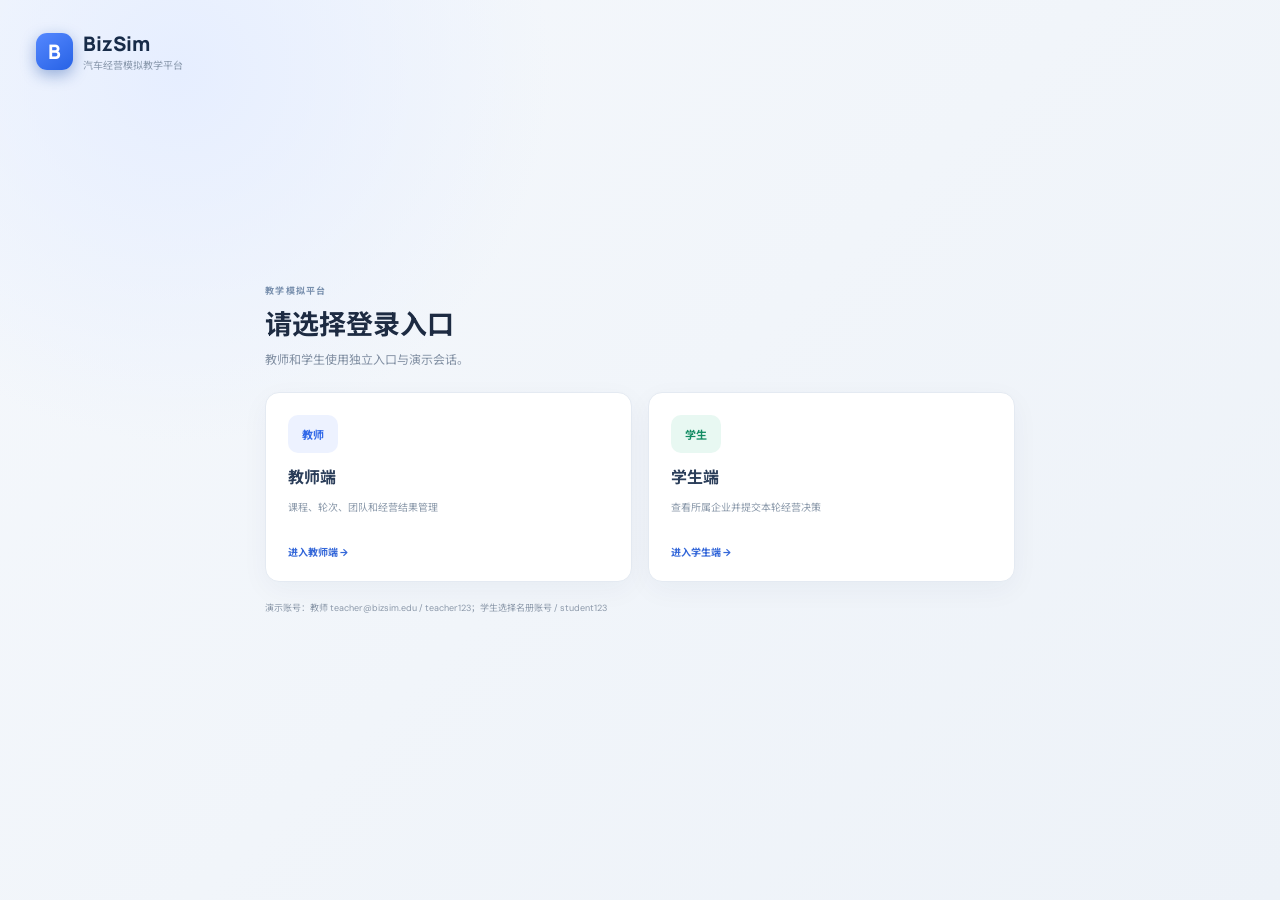
==== commit 34509ed4: "Add files via upload" ====
--- a/index.html
+++ b/index.html
@@ -1,148 +1,16 @@
-<!DOCTYPE html>
+<!doctype html>
 <html lang="zh-CN">
 <head>
   <meta charset="UTF-8" />
-  <meta name="viewport" content="width=device-width,initial-scale=1" />
-  <meta name="theme-color" content="#111b2c" />
-  <meta name="description" content="NEXUS SIM 企业经营模拟教学 Demo。策略决策、竞争模拟、财务分析与排名。" />
-  <title>NEXUS SIM — 企业经营模拟平台</title>
-  <style>
-    :root{--nav:#101827;--nav2:#182337;--ink:#192338;--muted:#7b8597;--soft:#f4f6f9;--line:#e7ebf1;--teal:#177d72;--teal-2:#1a9b88;--teal-soft:#e9f6f2;--blue:#6687df;--amber:#d58b36;--red:#d65c63;--white:#fff;--shadow:0 8px 35px rgba(21,36,63,.035)}
-    *{box-sizing:border-box}html{font-size:14px}body{margin:0;background:var(--soft);color:var(--ink);font-family:Inter,-apple-system,BlinkMacSystemFont,"Segoe UI","PingFang SC","Microsoft YaHei",sans-serif;line-height:1.5}button,input,select{font:inherit}button{cursor:pointer}button:disabled{cursor:not-allowed;opacity:.54}button:focus-visible,input:focus-visible,select:focus-visible{outline:3px solid #a3d8cf;outline-offset:2px}svg{display:block}a{color:inherit}#app{min-height:100vh}.app-shell{display:flex;min-height:100vh}
-    .sidebar{width:244px;flex:0 0 244px;background:var(--nav);color:#b2bfd2;display:flex;flex-direction:column;min-height:100vh;position:sticky;top:0;height:100vh;z-index:10}.brand{height:102px;padding:29px 22px;display:flex;align-items:center;gap:12px;color:white}.brand-icon{width:37px;height:37px;border-radius:11px;background:linear-gradient(150deg,#42cab1,#167e75);display:flex;align-items:center;justify-content:center;font-size:22px;font-weight:850;letter-spacing:-2px;box-shadow:0 7px 17px rgba(7,190,160,.2)}.brand-name{font-size:16px;font-weight:850;letter-spacing:1.7px}.brand-sub{font-size:10px;letter-spacing:2px;color:#72849d;margin-top:2px}.menu-title{font-size:10px;color:#64768e;font-weight:750;letter-spacing:1.5px;padding:12px 24px 9px}.navlist{padding:0 10px}.navitem{display:flex;align-items:center;gap:12px;border:0;background:transparent;width:100%;color:#98a8bd;border-radius:9px;text-align:left;padding:12px 14px;font-weight:560;transition:.16s;margin:2px 0}.navitem:hover{color:white;background:#1b2b40}.navitem.active{background:#1e403f;color:#85eed4;font-weight:720}.navitem svg{width:18px;height:18px;stroke-width:1.9}.navitem .tag{margin-left:auto;border-radius:5px;padding:1px 5px;background:#21354b;color:#a6b7ca;font-size:10px}.sidebar-bottom{margin-top:auto;padding:16px}.team-card{border:1px solid #2b3850;background:#172234;border-radius:12px;padding:15px;display:flex;gap:11px;align-items:center}.team-avatar{width:36px;height:36px;border-radius:9px;background:#2c5b61;color:#b6f6e5;display:grid;place-items:center;font-weight:850}.team-name{color:white;font-size:12px;font-weight:700}.team-meta{font-size:11px;color:#8394ab;margin-top:3px}.sidebar-mini{padding:18px 4px 2px;color:#61728a;font-size:10px;line-height:1.7}
-    .main{flex:1;min-width:0;max-width:1600px;margin:0 auto}.topbar{height:78px;background:#fff;border-bottom:1px solid var(--line);display:flex;align-items:center;justify-content:space-between;padding:0 37px;gap:20px}.breadcrumb{font-size:12px;color:#8590a0}.breadcrumb strong{color:#2b364a;font-weight:700}.top-right{display:flex;align-items:center;gap:13px}.status-dot{width:8px;height:8px;border-radius:50%;background:#1ca98d;box-shadow:0 0 0 4px #e8f6f1;display:inline-block}.pill{display:inline-flex;align-items:center;gap:7px;border:1px solid #e6eaee;background:#fff;color:#526078;border-radius:99px;padding:7px 12px;font-size:11px;font-weight:680}.pill.green{color:#158576;background:#eefaf7;border-color:#d5f0e9}.round-chip{font-size:12px;color:#344358;font-weight:720}.top-divider{height:24px;width:1px;background:#e7ebf1}.mobile-menu{display:none;border:0;background:none;color:#24364d}.content{padding:33px 37px 54px;max-width:1460px;margin:0 auto}.page-heading{display:flex;justify-content:space-between;align-items:flex-start;gap:18px;margin-bottom:25px}.eyebrow{font-size:10px;color:var(--teal);font-weight:850;letter-spacing:2px;text-transform:uppercase;margin-bottom:8px}.heading-title{margin:0;font-size:29px;line-height:1.22;letter-spacing:-.7px;color:#1c293e;font-weight:820}.heading-desc{margin:9px 0 0;color:#818c9a;font-size:12px}.heading-actions{display:flex;gap:9px;align-items:center;flex-wrap:wrap}.btn{border:1px solid transparent;border-radius:9px;padding:11px 17px;font-weight:730;display:inline-flex;align-items:center;justify-content:center;gap:8px;white-space:nowrap;transition:transform .15s,background .15s,box-shadow .15s;font-size:12px}.btn:hover:not(:disabled){transform:translateY(-1px)}.btn svg{width:15px;height:15px}.btn-primary{background:var(--teal);color:white;box-shadow:0 7px 17px #177d7221}.btn-primary:hover{background:#0e7067}.btn-ghost{background:#fff;border-color:#e1e6ed;color:#4c5b70}.btn-ghost:hover{background:#f7fafb}.btn-danger{background:#fff4f4;color:#bc5058;border-color:#ffe0e2}.small{font-size:11px;padding:8px 12px}.muted{color:var(--muted)}
-    .hero{background:linear-gradient(110deg,#13243a,#174847);border-radius:16px;color:#fff;position:relative;overflow:hidden;padding:27px 30px;display:flex;justify-content:space-between;gap:22px;align-items:center;margin-bottom:20px;min-height:148px}.hero:before{content:"";position:absolute;right:13%;bottom:-100px;width:270px;height:270px;border:1px solid #ffffff1a;border-radius:50%}.hero:after{content:"";position:absolute;right:7%;bottom:-140px;width:360px;height:360px;border:1px solid #ffffff14;border-radius:50%}.hero-content{position:relative;z-index:1}.hero-label{color:#8bdace;letter-spacing:2px;font-size:10px;font-weight:750;text-transform:uppercase}.hero h2{font-size:22px;line-height:1.4;margin:9px 0;font-weight:790}.hero p{font-size:12px;color:#a8cbc7;margin:0;max-width:600px}.hero-side{position:relative;z-index:1;display:flex;flex-direction:column;align-items:end;gap:11px}.hero-side .btn{background:#f6fffd;color:#176c65}.hero-side .mini-text{font-size:11px;color:#aed3cd}.progress{height:6px;border-radius:10px;background:#365d5a;width:168px;overflow:hidden}.progress span{display:block;background:#79e3c8;height:100%;border-radius:10px}
-    .grid{display:grid;gap:18px}.kpis{grid-template-columns:repeat(4,minmax(0,1fr));margin-bottom:19px}.card{background:#fff;border:1px solid var(--line);box-shadow:var(--shadow);border-radius:12px;min-width:0}.kpi{padding:21px 22px;min-height:139px}.kpi-top{display:flex;align-items:center;justify-content:space-between;gap:10px}.kpi-title{color:#7d8999;font-size:12px;font-weight:630}.metric-icon{width:33px;height:33px;background:#ebf6f3;color:var(--teal);border-radius:9px;display:grid;place-items:center}.metric-icon.blue{background:#edf1ff;color:#6585d6}.metric-icon.amber{background:#fff6e8;color:#cf8b3b}.metric-icon.purple{background:#f3efff;color:#8974cf}.metric-icon svg{width:17px;height:17px}.kpi-val{font-size:26px;font-weight:840;letter-spacing:-.7px;margin-top:15px;color:#17263b;font-variant-numeric:tabular-nums}.kpi-unit{font-size:12px;color:#86909e;margin-left:5px;font-weight:550;letter-spacing:0}.kpi-foot{margin-top:5px;font-size:10px;color:#8b96a4;display:flex;align-items:center;gap:6px}.trend{color:var(--teal);font-weight:720}.trend.down{color:var(--red)}
-    .two-col{display:grid;grid-template-columns:minmax(0,1.65fr) minmax(300px,1fr);gap:18px;margin-bottom:19px}.card-header{display:flex;align-items:center;justify-content:space-between;gap:14px;padding:20px 22px 0}.card-title{font-size:15px;font-weight:770;color:#253146;margin:0}.card-sub{color:#9aa4b0;font-size:11px;margin-top:4px}.card-body{padding:18px 22px 22px}.segmented{display:inline-flex;padding:3px;background:#f2f4f7;border:1px solid #e9edf2;border-radius:8px;gap:2px}.segmented button{border:0;background:transparent;color:#7b8797;font-size:11px;font-weight:670;border-radius:6px;padding:6px 10px}.segmented button.selected{background:#fff;color:#1c6e63;box-shadow:0 1px 4px #14253314}.chart-container{height:265px;display:flex;align-items:center;justify-content:center}.chart-svg{width:100%;height:100%;overflow:visible}.chart-legend{display:flex;gap:20px;align-items:center;font-size:10px;color:#8290a0;justify-content:center;padding-bottom:3px}.legend-point{width:8px;height:8px;border-radius:50%;display:inline-block;margin-right:6px}.empty-chart{display:flex;flex-direction:column;align-items:center;justify-content:center;color:#9aa6b5;gap:8px;width:100%;height:100%;background:repeating-linear-gradient(0deg,#fff,#fff 46px,#f4f6f9 47px);border-radius:7px}.empty-chart strong{color:#516176;font-size:13px}.empty-chart svg{width:27px;height:27px;color:#acb8c4}
-    .info-list{padding:8px 22px 22px}.info-line{display:flex;align-items:flex-start;gap:11px;padding:13px 0;border-bottom:1px solid #f0f2f5}.info-line:last-child{border-bottom:0}.info-icon{width:29px;height:29px;flex:0 0 29px;background:#f0f6f6;color:var(--teal);border-radius:8px;display:grid;place-items:center}.info-icon.amber{background:#fff5e7;color:var(--amber)}.info-icon svg{width:15px;height:15px}.info-text strong{font-size:12px;color:#334256}.info-text p{margin:4px 0 0;color:#8893a0;font-size:11px;line-height:1.7}.foot-grid{display:grid;grid-template-columns:repeat(3,minmax(0,1fr));gap:18px}.stat-small{padding:18px 20px;display:flex;justify-content:space-between;align-items:center}.stat-small .label{font-size:11px;color:#8994a3}.stat-small .value{font-size:17px;font-weight:780;margin-top:5px}.stat-small .symbol{font-size:24px;opacity:.5}
-    .decisions-layout{display:grid;grid-template-columns:minmax(0,1.58fr) minmax(320px,1fr);gap:20px;align-items:start}.decision-card{padding:24px;margin-bottom:18px}.section-heading{display:flex;justify-content:space-between;gap:10px;align-items:center;border-bottom:1px solid #eff1f4;padding-bottom:15px;margin-bottom:18px}.section-heading h3{font-size:15px;font-weight:780;margin:0}.section-heading span{font-size:11px;color:#8c98a8}.decision-entry{padding:13px 0 17px;border-bottom:1px solid #eff1f4}.decision-entry:last-child{border-bottom:0;padding-bottom:0}.field-top{display:flex;align-items:center;justify-content:space-between;gap:12px}.field-title{font-size:12px;color:#344456;font-weight:730}.field-hint{color:#97a2b1;font-size:10px;margin-top:3px}.field-input{display:flex;align-items:center;gap:5px}.field-input input{border:1px solid #dde5ed;border-radius:7px;width:93px;padding:8px 8px;text-align:right;color:#263a4e;font-weight:760;background:#fbfcfd}.field-input .unit{color:#8b98a8;font-size:11px;min-width:28px;text-align:right}.range{appearance:none;width:100%;height:5px;margin:17px 0 7px;border-radius:99px;background:linear-gradient(to right,var(--teal) 0,var(--teal) var(--range,45%),#e9edf1 var(--range,45%),#e9edf1 100%);cursor:pointer}.range::-webkit-slider-thumb{appearance:none;width:15px;height:15px;background:#fff;border:4px solid var(--teal);border-radius:50%;box-shadow:0 2px 7px #154d4435}.range::-moz-range-thumb{width:9px;height:9px;background:#fff;border:4px solid var(--teal);border-radius:50%}.range-ends{display:flex;justify-content:space-between;color:#b0bac4;font-size:10px}.decision-footer{display:flex;align-items:center;justify-content:space-between;gap:15px;margin-top:15px}.decision-footer p{color:#8b98a7;font-size:11px;margin:0}.sim-preview{padding:22px;position:sticky;top:18px}.preview-label{color:#7f8b9c;font-weight:700;font-size:11px;letter-spacing:.4px}.preview-main{display:flex;align-items:baseline;gap:8px;margin:10px 0 2px}.preview-main b{font-size:31px;letter-spacing:-1px;color:#187b70;font-weight:840}.preview-main span{font-size:12px;color:#909ba9}.preview-desc{color:#a0abb6;font-size:11px}.preview-grid{display:grid;grid-template-columns:1fr 1fr;gap:15px;margin-top:22px;border-top:1px solid #eef2f5;padding-top:17px}.preview-cell small{display:block;color:#8994a4;font-size:11px}.preview-cell strong{display:block;margin-top:5px;font-size:17px;color:#29394d}.preview-alert{margin-top:18px;padding:12px 13px;border-radius:8px;background:#f0f8f6;color:#44756c;font-size:11px;line-height:1.7}.preview-alert.warn{background:#fff5ea;color:#996932}.preview-button{width:100%;margin-top:17px;padding:13px}.note-box{margin-top:18px;padding:16px;background:#f5f8fc;border:1px solid #edf0f5;border-radius:10px;color:#8390a2;font-size:11px;line-height:1.8}.note-box strong{color:#4d6076}
-    .event-banner{display:flex;align-items:center;justify-content:space-between;gap:15px;background:#ecf7f4;border:1px solid #d8eee7;border-radius:11px;padding:17px 21px;margin-bottom:20px}.event-banner .event-badge{display:inline-flex;color:#13786d;font-size:10px;letter-spacing:.6px;font-weight:800;gap:6px;align-items:center}.event-banner h3{font-size:16px;margin:6px 0 4px}.event-banner p{font-size:11px;color:#718e89;margin:0;line-height:1.7}.event-banner .event-symbol{font-size:34px;flex:0 0 auto}
-    .market-grid{display:grid;grid-template-columns:repeat(3,minmax(0,1fr));gap:18px;margin:0 0 18px}.market-stat{padding:23px}.market-stat small{color:#7d8a9b;font-size:11px}.market-stat strong{display:block;font-size:26px;color:#263649;margin:11px 0 5px;letter-spacing:-.7px}.market-stat p{font-size:10px;color:#a0aab5;margin:0}.competitor-table,.report-table{width:100%;border-collapse:collapse;text-align:left}.competitor-table th,.report-table th{font-size:11px;color:#8c97a7;font-weight:700;background:#f9fafc;border-bottom:1px solid #edf0f4;padding:13px 16px;white-space:nowrap}.competitor-table td,.report-table td{font-size:12px;padding:15px 16px;border-bottom:1px solid #eff1f4;color:#425269}.competitor-table tr:last-child td,.report-table tr:last-child td{border-bottom:0}.competitor-table tr.mine{background:#f0faf6}.competitor-table tr.mine td{color:#156f65;font-weight:700}.company-cell{display:flex;gap:10px;align-items:center}.company-dot{height:11px;width:11px;border-radius:4px;display:inline-block;flex:0 0 11px}.company-cell b{font-weight:750}.company-cell small{font-size:10px;display:block;color:#9ba5b0;font-weight:400;margin-top:2px}.table-wrap{overflow-x:auto}.table-note{padding:12px 20px 20px;font-size:10px;color:#9ba5b0}.two-equal{display:grid;grid-template-columns:1fr 1fr;gap:18px}.insight{padding:19px}.insight h3{font-size:14px;margin:0 0 13px}.insight p,.insight li{font-size:12px;color:#7b899a;line-height:1.9}.insight ul{padding-left:17px;margin:0}.bar-row{margin:14px 0}.bar-meta{display:flex;justify-content:space-between;gap:5px;font-size:11px;color:#657386;margin-bottom:7px}.bar-track{height:8px;border-radius:8px;background:#f0f3f6;overflow:hidden}.bar-fill{height:100%;border-radius:8px;background:var(--teal)}
-    .report-tabs{display:flex;align-items:center;justify-content:space-between;gap:12px;margin-bottom:18px;flex-wrap:wrap}.report-tabs select{border:1px solid #e1e6ed;border-radius:8px;padding:9px 13px;background:white;color:#4e6176;font-size:12px}.report-summary{display:grid;grid-template-columns:repeat(4,1fr);gap:13px;margin:0 0 18px}.report-pill{padding:17px 19px}.report-pill small{font-size:10px;color:#929dab}.report-pill strong{display:block;font-size:19px;margin-top:8px}.report-pill strong.negative{color:var(--red)}.report-pill strong.positive{color:var(--teal)}.report-tables{display:grid;grid-template-columns:1fr 1fr;gap:18px}.report-table td:nth-child(2),.report-table th:nth-child(2){text-align:right;font-variant-numeric:tabular-nums}.report-table tr.total{background:#f0f8f6}.report-table tr.total td{color:#147b6e;font-weight:840}.report-table tr.subtotal td{font-weight:740;color:#26364b}.report-card{overflow:hidden}.report-card .card-header{padding:18px 20px 15px}.report-card .report-table td{padding:11px 20px}.report-card .report-table th{padding:11px 20px}
-    .leader-header{background:linear-gradient(110deg,#1e2f49,#1f605b);color:#fff;border-radius:14px;padding:25px 27px;margin-bottom:19px}.leader-header h2{margin:0 0 7px;font-size:21px}.leader-header p{margin:0;color:#b7d6d0;font-size:11px}.rank-number{height:30px;width:30px;border-radius:9px;display:inline-grid;place-items:center;color:#536478;font-weight:800;background:#eef1f6}.rank-number.gold{background:#f9ebd0;color:#b58120}.rank-number.silver{background:#e9edf2;color:#65768b}.rank-number.bronze{background:#f8ebdc;color:#b17952}.rank-progress{height:7px;background:#eef1f4;border-radius:8px;overflow:hidden;min-width:85px}.rank-progress span{display:block;background:var(--teal);height:100%;border-radius:8px}.mine .rank-progress span{background:#139b85}
-    .guide-grid{display:grid;grid-template-columns:repeat(2,1fr);gap:18px}.guide-card{padding:24px}.guide-step{display:inline-grid;place-items:center;background:var(--teal-soft);color:var(--teal);width:35px;height:35px;border-radius:10px;font-weight:850;font-size:15px}.guide-card h3{font-size:16px;margin:16px 0 8px}.guide-card p{font-size:12px;color:#8090a1;line-height:1.85;margin:0}.guide-card strong{color:#445b6c}.guide-example{margin-top:14px;padding:13px;background:#f4f7fa;border-radius:8px;color:#687d8d;font-size:11px;line-height:1.8}.guide-bottom{padding:22px;margin-top:18px;display:flex;justify-content:space-between;gap:20px;align-items:center}.guide-bottom h3{font-size:15px;margin:0 0 7px}.guide-bottom p{font-size:12px;color:#8894a2;margin:0}
-    .modal-backdrop{position:fixed;inset:0;z-index:30;background:#0b1729a9;backdrop-filter:blur(4px);display:grid;place-items:center;padding:20px}.modal{width:min(100%,525px);background:white;border-radius:18px;padding:30px;box-shadow:0 25px 100px #06122455}.modal-icon{height:47px;width:47px;border-radius:13px;background:var(--teal-soft);color:var(--teal);display:grid;place-items:center;font-size:24px;margin-bottom:18px}.modal h2{font-size:22px;margin:0 0 7px}.modal p{font-size:12px;color:#8c99a7;line-height:1.8;margin:0}.modal-grid{display:grid;grid-template-columns:repeat(3,1fr);gap:10px;margin:24px 0}.modal-tile{border-radius:10px;background:#f5f8f9;padding:14px 10px;text-align:center}.modal-tile small{display:block;font-size:10px;color:#8d9ca9}.modal-tile strong{display:block;font-size:19px;margin-top:6px;color:#1b6e62}.modal-actions{display:flex;gap:9px;justify-content:flex-end}.final-banner{background:#ecf8f5;padding:14px 17px;border-radius:9px;color:#237c70;margin-top:14px;font-size:11px}.toast{position:fixed;bottom:24px;right:24px;z-index:40;padding:12px 17px;background:#263d4b;color:white;font-size:12px;border-radius:9px;box-shadow:0 14px 40px #15233344;animation:toastin .2s ease-out}@keyframes toastin{from{opacity:0;transform:translateY(10px)}to{opacity:1;transform:translateY(0)}}
-    @media(max-width:1150px){.sidebar{width:210px;flex-basis:210px}.content{padding:25px}.topbar{padding:0 25px}.kpis{grid-template-columns:repeat(2,1fr)}.two-col{grid-template-columns:1fr 1fr}.decisions-layout{grid-template-columns:1.35fr 1fr}.report-tables{grid-template-columns:1fr 1fr}}@media(max-width:890px){.sidebar{position:fixed;transform:translateX(-100%);transition:transform .2s;width:250px;flex-basis:250px}.sidebar.show{transform:translateX(0)}.mobile-menu{display:block}.topbar{height:68px}.content{padding:23px}.two-col,.decisions-layout,.two-equal,.report-tables{grid-template-columns:1fr}.sim-preview{position:static}.market-grid{grid-template-columns:repeat(3,1fr)}.sidebar-overlay{position:fixed;inset:0;background:#14213666;z-index:9}.foot-grid{grid-template-columns:1fr 1fr 1fr}}@media(max-width:580px){.content{padding:17px 13px 40px}.topbar{padding:0 14px}.top-right{gap:8px}.top-right .pill{display:none}.top-divider{display:none}.heading-title{font-size:24px}.page-heading{flex-wrap:wrap}.heading-actions{width:100%}.kpis{gap:10px}.kpi{padding:16px;min-height:125px}.kpi-val{font-size:21px}.hero{padding:22px;align-items:flex-start;flex-direction:column}.hero h2{font-size:19px}.hero-side{align-items:start}.market-grid,.report-summary{grid-template-columns:repeat(2,1fr)}.foot-grid,.guide-grid{grid-template-columns:1fr}.card-header{padding:18px 17px 0;flex-wrap:wrap}.card-body{padding:16px}.chart-container{height:220px}.decision-card{padding:18px}.report-pill{padding:12px}.modal{padding:22px}.modal-grid{gap:5px}.modal-tile strong{font-size:15px}.modal-actions{flex-direction:column}.modal-actions .btn{width:100%}.guide-bottom{flex-wrap:wrap}}
-  </style>
+  <meta name="viewport" content="width=device-width, initial-scale=1.0" />
+  <meta name="theme-color" content="#102442" />
+  <meta name="description" content="BizSim 汽车企业经营模拟教学平台" />
+  <title>BizSim · 汽车企业经营模拟</title>
+  <link rel="stylesheet" href="./styles.css" />
 </head>
 <body>
-<div id="app"></div>
-<script>
-(()=>{'use strict';
-const KEY='nexus-sim-demo-v1';
-const TOTAL_ROUNDS=8;
-const COLOURS=['#148e7c','#7185d6','#e4a059','#a57fd0'];
-const EVENTS=[
- {name:'智能消费市场持续扩张',desc:'消费电子需求保持稳步增长。行业竞争主要由价格、品牌和研发实力驱动。',icon:'↗',demand:1,cost:1,price:1,marketing:1,quality:1,rd:1},
- {name:'消费者更加关注产品体验',desc:'质量管控与技术能力的价值提升，单纯压低价格可能难以建立优势。',icon:'✦',demand:1.035,cost:1.015,price:.96,marketing:1,quality:1.3,rd:1.1},
- {name:'关键原材料成本上涨',desc:'供应链涨价使单位制造成本上升约 9%。建议重新检查售价与毛利空间。',icon:'⚡',demand:.98,cost:1.09,price:1.08,marketing:1,quality:1,rd:1},
- {name:'线上渠道迎来流量红利',desc:'本轮营销触达效率明显提升；适度的营销预算有机会带来额外份额。',icon:'◎',demand:1.06,cost:1.01,price:1,marketing:1.35,quality:1,rd:1},
- {name:'行业价格竞争加剧',desc:'价格敏感度上升，企业需要兼顾销量和单位利润，避免过度降价。',icon:'↘',demand:1.02,cost:1,price:1.36,marketing:1,quality:1,rd:1},
- {name:'供应链效率改善',desc:'物流与采购协同提升，单位制造成本有所下降。产能优化机会出现。',icon:'◈',demand:1.05,cost:.94,price:1,marketing:1.04,quality:1,rd:1},
- {name:'创新研发迎来政策鼓励',desc:'本轮创新型产品关注度提高，研发储备充足的企业有望受益。',icon:'✧',demand:1.04,cost:.99,price:.98,marketing:1,quality:1.02,rd:1.35},
- {name:'市场步入成熟竞争阶段',desc:'市场增速放缓，品牌忠诚度、技术积累和持续盈利能力成为关键。',icon:'◇',demand:.97,cost:1.025,price:1.2,marketing:.94,quality:1.1,rd:1.1}
-];
-const BOT_CONFIG=[
- {id:'bot1',name:'极光科技',tag:'高端差异化',color:COLOURS[1],price:1850,production:27,marketing:215,research:255,quality:165,expand:0,finance:0},
- {id:'bot2',name:'蓝鲸数码',tag:'成本领先',color:COLOURS[2],price:1290,production:32,marketing:155,research:110,quality:75,expand:0,finance:0},
- {id:'bot3',name:'未来智联',tag:'均衡经营',color:COLOURS[3],price:1570,production:29,marketing:190,research:170,quality:120,expand:0,finance:0}
-];
-const DECISION_META={
- price:{title:'产品销售价格',hint:'影响消费者购买意愿及每台产品的毛利空间',unit:'元 / 台',min:900,max:2300,step:10},
- production:{title:'计划生产数量',hint:'单位为千台；受当前产能上限约束',unit:'千台',min:0,max:70,step:1},
- marketing:{title:'市场营销投入',hint:'提高当轮消费者触达及品牌认知',unit:'万元',min:0,max:600,step:10},
- research:{title:'研发与技术投入',hint:'逐轮形成技术优势，有利于长期竞争',unit:'万元',min:0,max:600,step:10},
- quality:{title:'质量与客户体验投入',hint:'提升当轮产品吸引力与长期口碑',unit:'万元',min:0,max:400,step:10},
- expand:{title:'新增产能投资',hint:'每投入 400 万元，下轮可增加 6 千台产能',unit:'万元',min:0,max:1200,step:400},
- finance:{title:'新增借款 / 偿还本金',hint:'正数为借款，负数为还款；计息从下一轮开始',unit:'万元',min:-500,max:1000,step:50}
-};
-const ICONS={grid:'<rect x="3" y="3" width="7" height="7" rx="1.5"/><rect x="14" y="3" width="7" height="7" rx="1.5"/><rect x="3" y="14" width="7" height="7" rx="1.5"/><rect x="14" y="14" width="7" height="7" rx="1.5"/>',sliders:'<path d="M4 7h16M4 17h16"/><circle cx="9" cy="7" r="2"/><circle cx="16" cy="17" r="2"/>',globe:'<circle cx="12" cy="12" r="9"/><path d="M3 12h18M12 3c-5 5-5 13 0 18M12 3c5 5 5 13 0 18"/>',chart:'<path d="M4 20V5M4 20h17M7 15l5-5 4 3 5-8"/>',trophy:'<path d="M8 21h8M12 17v4M7 4h10v6c0 4-2 7-5 7s-5-3-5-7V4ZM7 7H4v2c0 2 1.5 3 4 3M17 7h3v2c0 2-1.5 3-4 3"/>',book:'<path d="M4 5c4-2 6-1 8 1 2-2 4-3 8-1v14c-4-2-6-1-8 1-2-2-4-3-8-1V5ZM12 6v14"/>',arrow:'<path d="m5 12 14 0m-6-6 6 6-6 6"/>',refresh:'<path d="M3 11a9 9 0 0 1 15-6l2 2M20 3v4h-4M21 13a9 9 0 0 1-15 6l-2-2M4 21v-4h4"/>',cash:'<rect x="2" y="5" width="20" height="14" rx="2"/><circle cx="12" cy="12" r="3"/><path d="M5 9h1M18 15h1"/>',building:'<path d="M4 21V6l8-3 8 3v15M2 21h20M9 21v-5h6v5M8 9h1M15 9h1M8 12h1M15 12h1"/>',target:'<circle cx="12" cy="12" r="9"/><circle cx="12" cy="12" r="5"/><circle cx="12" cy="12" r="1"/>',rocket:'<path d="M4 15 9 10M12 4c4 0 7 2 8 8l-6 6-8-8 6-6ZM12 4l3 3M9 10 4 9l-2 4 4 2M14 18l2 4 4-2-1-5M8 18l-2 2"/>',download:'<path d="M12 3v12m-5-5 5 5 5-5M4 17v4h16v-4"/>',info:'<circle cx="12" cy="12" r="10"/><path d="M12 11v6M12 7h.01"/>',users:'<circle cx="8" cy="8" r="3"/><path d="M2 21v-2c0-3 2-5 6-5s6 2 6 5v2M16 5c2 0 3 2 3 4s-1 4-3 4M16 15c3 0 6 1 6 5v1"/>',menu:'<path d="M4 6h16M4 12h16M4 18h16"/>'};
-const ic=(name,size)=>`<svg width="${size||18}" height="${size||18}" viewBox="0 0 24 24" fill="none" stroke="currentColor" stroke-linecap="round" stroke-linejoin="round" stroke-width="1.8" aria-hidden="true">${ICONS[name]||ICONS.info}</svg>`;
-const fmt=(n,d=0)=>Number(n||0).toLocaleString('zh-CN',{minimumFractionDigits:d,maximumFractionDigits:d});
-const signed=(n,d=0)=>n>0?`+${fmt(n,d)}`:fmt(n,d);
-const bounded=(n,min,max)=>Math.max(min,Math.min(max,n));
-const deepcopy=o=>JSON.parse(JSON.stringify(o));
-function company(id,name,tag,color,cash,debt,plant,capacity,tech,brand){return {id,name,tag,color,cash,debt,plant,capacity,inventory:0,inventoryBook:0,tech,brand,cumulativeProfit:0,lastProfit:0,lastRevenue:0,lastShare:0,history:[]};}
-function initState(){return {version:1,round:1,tab:'overview',chartMetric:'profit',reportRound:1,menuOpen:false,decisions:{price:1590,production:28,marketing:200,research:180,quality:110,expand:0,finance:0},companies:[company('player','星航科技','你的企业',COLOURS[0],4000,1000,2600,32000,.9,.96),company('bot1','极光科技','高端差异化',COLOURS[1],4400,950,2900,31000,1.08,1.05),company('bot2','蓝鲸数码','成本领先',COLOURS[2],4100,1000,2900,38000,.79,.88),company('bot3','未来智联','均衡经营',COLOURS[3],4000,900,2800,33000,.94,.96)],history:[]};}
-function load(){try{const o=JSON.parse(localStorage.getItem(KEY));if(o&&o.version===1&&o.companies?.length===4&&Array.isArray(o.history)&&o.decisions&&o.round>=1&&o.round<=9)return o;}catch(e){}return initState();}
-let S=load();
-function persist(){try{localStorage.setItem(KEY,JSON.stringify({...S,menuOpen:false}));}catch(e){}}
-function eventAt(round){return EVENTS[bounded(round-1,0,7)]}
-function marketAt(round){const e=eventAt(round);return Math.round((108000*(1+.046*(round-1)))*(e.demand));}
-function defaultDecision(c){return {price:1570,production:Math.round(c.capacity/1000*.86),marketing:180,research:160,quality:110,expand:0,finance:0};}
-function botDecision(bot,round){const base=BOT_CONFIG.find(b=>b.id===bot.id);const wobble=Math.sin(round*1.7+(bot.id==='bot1'?1:bot.id==='bot2'?2:3));let price=Math.round((base.price*(1+.017*wobble))/10)*10;let production=Math.round(base.production+Math.min(7,(round-1)*.75)+1.5*Math.sin(round+bot.tech*3));let marketing=Math.round((base.marketing+9*wobble+7*(round-1))/10)*10;let research=Math.round((base.research+8*(round-1))/10)*10;let quality=Math.round((base.quality+8*Math.cos(round))/10)*10;let expand=((round===2&&bot.id==='bot2')||(round===4&&bot.id==='bot1')||(round===5&&bot.id==='bot3'))?400:0;return {price,production:Math.max(0,production),marketing,research,quality,expand,finance:0};}
-function normalizedDecision(d,c){let next={};for(const [k,m] of Object.entries(DECISION_META)){let raw=Number(d[k]);if(!Number.isFinite(raw))raw=0;raw=bounded(Math.round(raw/m.step)*m.step,m.min,m.max);next[k]=raw;}next.production=bounded(next.production,0,Math.floor(c.capacity/1000));next.finance=Math.max(next.finance,-Math.min(500,Math.floor(c.debt/50)*50));return next;}
-function allocateMarket(scores,supplies,total){let assigned=scores.map(()=>0);let remain=total;for(let i=0;i<15&&remain>.01;i++){const elig=scores.map((s,j)=>supplies[j]-assigned[j]>.00001?s:0);const denom=elig.reduce((a,b)=>a+b,0);if(denom<=0)break;let allocated=0;for(let j=0;j<scores.length;j++){if(!elig[j])continue;let got=Math.min(remain*elig[j]/denom,supplies[j]-assigned[j]);assigned[j]+=got;allocated+=got;}remain-=allocated;if(allocated<.00001)break;}return assigned;}
-function calculateRound(companies,playerDec,round){const e=eventAt(round);const marketSize=marketAt(round);let c=deepcopy(companies);let decisions=c.map((co,i)=>normalizedDecision(i===0?playerDec:botDecision(co,round),co));let produced=[],unitCosts=[],avail=[],utility=[];
- for(let i=0;i<c.length;i++){const co=c[i],d=decisions[i];const prod=d.production*1000;const cost=(940*e.cost*(1-.075*(co.tech-.8)))*(1-.024*Math.log1p(co.capacity/30000));const score=-2.5*e.price*Math.log(d.price/1500)+.8*e.marketing*Math.log1p(d.marketing/170)+.67*e.quality*Math.log1p(d.quality/105)+1.45*e.rd*(co.tech-.8)+1.15*(co.brand-.85)+.11*Math.log1p(d.research/150);produced.push(prod);unitCosts.push(cost);avail.push(co.inventory+prod);utility.push(Math.exp(bounded(score,-8,8)));}
- const sales=allocateMarket(utility,avail,marketSize);let outcomes=[];
- for(let i=0;i<c.length;i++){const co=c[i],d=decisions[i],sold=sales[i],made=produced[i],cost=unitCosts[i],prevDebt=co.debt;const rev=sold*d.price/10000,prodCost=made*cost/10000,avgCost=(co.inventoryBook+prodCost)/Math.max(.000001,co.inventory+made);const cogs=sold*avgCost,invCount=Math.max(0,co.inventory+made-sold),invBook=invCount*avgCost;
- const holding=invCount*16/10000;const fixed=245+Math.max(0,co.capacity-32000)*.0016;const depreciation=Math.max(30,co.plant*.018);const interest=prevDebt*.015;const expense=d.marketing+d.research+d.quality+fixed+depreciation+holding;const opProfit=rev-cogs-expense;const profit=opProfit-interest;const invest=d.expand;const cashBeforeFunding=co.cash+rev-prodCost-(expense-depreciation)-interest-invest+d.finance;
- const financeDebt=prevDebt+d.finance;const emergencyLoan=Math.max(0,-cashBeforeFunding);const endCash=cashBeforeFunding+emergencyLoan;const endDebt=financeDebt+emergencyLoan;const share=sold/marketSize;
- co.cash=endCash;co.debt=endDebt;co.plant=Math.max(0,co.plant+invest-depreciation);co.capacity+=Math.round(invest/400)*6000;co.inventory=invCount;co.inventoryBook=invBook;co.tech=bounded(co.tech+.053*Math.log1p(d.research/240)-.004,.65,1.9);co.brand=bounded(co.brand+.042*(share-.25)+.02*(d.marketing/200-1)+.013*(d.quality/110-1),.58,1.5);co.cumulativeProfit+=profit;co.lastProfit=profit;co.lastRevenue=rev;co.lastShare=share;
- const r={id:co.id,name:co.name,tag:co.tag,color:co.color,decision:deepcopy(d),revenue:rev,production:made,sales:sold,share,prodCost,cogs,marketing:d.marketing,research:d.research,quality:d.quality,fixed,depreciation,holding,interest,opProfit,profit,invest,emergencyLoan,inventory:invCount,inventoryBook:invBook,unitCost:cost,cash:co.cash,debt:co.debt,plant:co.plant,capacity:co.capacity,tech:co.tech,brand:co.brand,assets:co.cash+co.plant+co.inventoryBook,equity:co.cash+co.plant+co.inventoryBook-co.debt,cumulativeProfit:co.cumulativeProfit};
- co.history.push({round,profit,revenue:rev,share,cash:co.cash});outcomes.push(r);
- }
- const ranked=[...outcomes].sort((a,b)=>b.cumulativeProfit-a.cumulativeProfit || b.profit-a.profit);outcomes.forEach(o=>o.rank=ranked.findIndex(x=>x.id===o.id)+1);
- return {round,event:e.name,marketSize,outcomes,companies:c,totalSales:sales.reduce((a,b)=>a+b,0)};
-}
-function currentPlayer(){return S.companies[0]}
-function calcPreview(){if(S.round>TOTAL_ROUNDS)return null;return calculateRound(S.companies,S.decisions,S.round)}
-function last(){return S.history.at(-1)}
-function completed(){return S.history.length>=TOTAL_ROUNDS}
-function navigation(){return [['overview','经营总览','grid'],['decisions','策略决策','sliders'],['market','市场情报','globe'],['reports','财务报表','chart'],['ranking','竞争排名','trophy'],['guide','操作指南','book']];}
-function renderShell(){const title=Object.fromEntries(navigation().map(x=>[x[0],x[1]]))[S.tab]||'经营总览';return `<div class="app-shell"><aside class="sidebar ${S.menuOpen?'show':''}"><div class="brand"><div class="brand-icon">N</div><div><div class="brand-name">NEXUS SIM</div><div class="brand-sub">BUSINESS LAB</div></div></div><div class="menu-title">工作空间</div><nav class="navlist">${navigation().map(([id,name,ico])=>`<button class="navitem ${S.tab===id?'active':''}" data-nav="${id}">${ic(ico)}<span>${name}</span>${id==='decisions'&&!completed()?'<span class="tag">待决策</span>':''}</button>`).join('')}</nav><div class="sidebar-bottom"><div class="team-card"><div class="team-avatar">星</div><div><div class="team-name">星航科技 · 管理团队</div><div class="team-meta">智能消费电子赛道</div></div></div><div class="sidebar-mini">EDUCATIONAL SIMULATION · V1.0<br>原创教学演示 · 非 Cesim 官方产品</div></div></aside>${S.menuOpen?'<div class="sidebar-overlay" data-action="close-menu"></div>':''}<main class="main"><header class="topbar"><div style="display:flex;align-items:center;gap:12px"><button class="mobile-menu" data-action="menu" aria-label="打开菜单">${ic('menu',22)}</button><div class="breadcrumb">NEXUS SIM&nbsp;&nbsp;/&nbsp;&nbsp;<strong>${title}</strong></div></div><div class="top-right"><span class="pill green"><span class="status-dot"></span>${completed()?'模拟已结束':'模拟进行中'}</span><div class="top-divider"></div><span class="round-chip">${completed()?'已完成 8 / 8 轮':`第 ${S.round} / ${TOTAL_ROUNDS} 轮`}</span></div></header><div class="content">${renderPage()}</div></main></div>`}
-function heading(kicker,title,desc,actions=''){return `<div class="page-heading"><div><div class="eyebrow">${kicker}</div><h1 class="heading-title">${title}</h1><p class="heading-desc">${desc}</p></div>${actions?`<div class="heading-actions">${actions}</div>`:''}</div>`}
-function buttonNav(dest,text,kind='primary'){return `<button class="btn btn-${kind}" data-nav="${dest}">${text} ${ic('arrow',15)}</button>`}
-function buttonAction(act,text,kind='ghost'){return `<button class="btn btn-${kind}" data-action="${act}">${text}</button>`}
-function kpi(title,val,unit,foot,icon,color=''){return `<article class="card kpi"><div class="kpi-top"><span class="kpi-title">${title}</span><span class="metric-icon ${color}">${ic(icon)}</span></div><div class="kpi-val">${val}<span class="kpi-unit">${unit}</span></div><div class="kpi-foot">${foot}</div></article>`}
-function eventHTML(){const e=eventAt(Math.min(S.round,TOTAL_ROUNDS));return `<div class="event-banner"><div><div class="event-badge">${ic('info',13)} 第 ${Math.min(S.round,TOTAL_ROUNDS)} 轮行业动态</div><h3>${e.name}</h3><p>${e.desc}</p></div><div class="event-symbol">${e.icon}</div></div>`}
-function emptyChart(){return `<div class="empty-chart">${ic('chart',27)}<strong>暂无经营历史</strong><span style="font-size:11px">完成第一轮决策后，这里将展示趋势</span></div>`}
-function chartSvg(metric='profit'){
- if(!S.history.length)return emptyChart();const isShare=metric==='share';const value=o=>isShare?o.share*100:o[metric];const series=[{name:'星航科技',color:COLOURS[0],values:S.history.map(r=>value(r.outcomes[0]))},{name:'竞争对手均值',color:COLOURS[1],values:S.history.map(r=>r.outcomes.slice(1).reduce((acc,o)=>acc+value(o),0)/3)}];const values=series.flatMap(s=>s.values);let lo=Math.min(...values,0),hi=Math.max(...values,1);const padding=Math.max((hi-lo)*.16,metric==='profit'?40:metric==='revenue'?120:1.5);lo-=padding;hi+=padding;
- const W=720,H=258,left=56,right=16,top=20,bottom=32,plotW=W-left-right,plotH=H-top-bottom;let n=series[0].values.length;const x=i=>left+(n===1?plotW/2:plotW*i/(n-1));const y=v=>top+(hi-v)/(hi-lo)*plotH;const txt=(v)=>isShare?`${v.toFixed(1)}%`:fmt(v,0);let out=`<svg class="chart-svg" viewBox="0 0 ${W} ${H}" preserveAspectRatio="none" role="img" aria-label="经营趋势图">`;
- for(let i=0;i<=4;i++){const v=lo+(hi-lo)*i/4;let yy=y(v);out+=`<line x1="${left}" y1="${yy}" x2="${W-right}" y2="${yy}" stroke="#e9eef2" stroke-dasharray="4 4"/><text x="${left-11}" y="${yy+4}" text-anchor="end" font-size="11" fill="#9ba7b4">${txt(v)}</text>`;}
- for(let i=0;i<n;i++){out+=`<text x="${x(i)}" y="${H-8}" font-size="11" text-anchor="middle" fill="#8d9ba8">第${i+1}轮</text>`;}
- for(let j=0;j<series.length;j++){const s=series[j];let d=s.values.map((v,i)=>`${i?'L':'M'} ${x(i).toFixed(2)} ${y(v).toFixed(2)}`).join(' ');if(n>1)out+=`<path d="${d}" fill="none" stroke="${s.color}" stroke-width="${j===0?3:2}" stroke-linejoin="round" stroke-linecap="round" ${j===1?'stroke-dasharray="7 5"':''}/>`;s.values.forEach((v,i)=>out+=`<circle cx="${x(i)}" cy="${y(v)}" r="${j===0?4.5:3}" stroke="white" stroke-width="2" fill="${s.color}"><title>${s.name} · 第${i+1}轮：${txt(v)}</title></circle>`);}
- return out+'</svg>';
-}
-function chartCard(){const m=S.chartMetric;return `<article class="card"><div class="card-header"><div><h3 class="card-title">经营表现趋势</h3><div class="card-sub">你的企业 vs. 其他竞争企业平均水平</div></div><div class="segmented" role="group" aria-label="趋势指标">${[['profit','净利润'],['revenue','营业收入'],['share','市场份额']].map(([k,label])=>`<button data-metric="${k}" class="${m===k?'selected':''}">${label}</button>`).join('')}</div></div><div class="card-body"><div class="chart-container">${chartSvg(m)}</div><div class="chart-legend"><span><i class="legend-point" style="background:${COLOURS[0]}"></i>星航科技</span><span><i class="legend-point" style="background:${COLOURS[1]}"></i>竞争对手均值</span></div></div></article>`}
-function latestInsights(){let r=last(),p=r?.outcomes[0];if(!r)return [
- ['target','起点策略','你和三家竞争企业将从相近的规模出发，制定第一轮竞争策略。'],['info','行业需求预报',`预计市场需求约 ${fmt(marketAt(1)/10000,1)} 万台，注意产能与行业需求的匹配。`],['rocket','长期投资','研发形成持续技术积累；扩建产能从下一轮开始生效。']];
- const arr=[['target','竞争表现',`本轮排名第 ${p.rank} 名，市场占有率 ${fmt(p.share*100,1)}%，销量 ${fmt(p.sales/10000,2)} 万台。`]];
- if(p.inventory>1000)arr.push(['info','库存风险',`期末积压 ${fmt(p.inventory)} 台产品，持有库存会产生费用并占用营运资金。`]);else arr.push(['info','供需匹配',p.sales+100<p.production?'产量与市场需求基本匹配，继续关注库存水平。':'库存较低，下一轮可检查是否存在产能约束。']);
- if(p.emergencyLoan>0)arr.push(['cash','现金压力',`本轮触发 ${fmt(p.emergencyLoan,0)} 万元自动周转借款，请控制投入规模。`]);else arr.push(['rocket','下一轮关注',`当前技术指数 ${fmt(p.tech,2)}，资本性投入和研发投入将影响后续轮次。`]);return arr;
-}
-function renderOverview(){const l=last(),p=l?.outcomes[0],prev=S.history.at(-2)?.outcomes[0];const cash=p?.cash??currentPlayer().cash;const growth=p&&prev?`<span class="trend ${p.revenue>=prev.revenue?'':'down'}">${signed((p.revenue/Math.max(1,prev.revenue)-1)*100,1)}%</span> 较上轮`:'模拟起始状态 / 等待首轮结算';return heading('STRATEGY OVERVIEW','经营总览','企业经营状况、行业动态与核心指标，一屏掌握。',buttonNav(completed()?'reports':'decisions',completed()?'查看最终报告':'进入本轮决策'))+`<section class="hero"><div class="hero-content"><div class="hero-label">${completed()?'SIMULATION FINISHED':`ROUND ${String(S.round).padStart(2,'0')} · MANAGEMENT CYCLE`}</div><h2>${completed()?'八轮经营模拟已全部完成':'准备好带领星航科技进入下一阶段了吗？'}</h2><p>${completed()?'前往财务报表或竞争排名，复盘每轮策略的实际经营结果。':'围绕产品定价、产能布局、品牌营销、技术创新与资本配置制定经营决策。每一次选择都将改变竞争格局。'}</p></div><div class="hero-side"><div class="mini-text">${S.history.length} / ${TOTAL_ROUNDS} 轮已完成</div><div class="progress"><span style="width:${S.history.length/TOTAL_ROUNDS*100}%"></span></div>${buttonNav(completed()?'ranking':'decisions',completed()?'查看企业排名':'制定经营决策','ghost')}</div></section><div class="grid kpis">${kpi('本轮营业收入',p?fmt(p.revenue,0):'—','万元',growth,'cash')}${kpi('本轮净利润',p?fmt(p.profit,0):'—','万元',p?`累计净利润 ${fmt(p.cumulativeProfit,0)} 万元`:'经营结果在回合结算后生成','chart','blue')}${kpi('市场份额',p?fmt(p.share*100,1):'—','%',p?`排名第 ${p.rank} / 4 名`:'市场竞争即将开始','target','amber')}${kpi('企业可用现金',fmt(cash,0),'万元',`当前有息负债 ${fmt(p?.debt??currentPlayer().debt,0)} 万元`,'building','purple')}</div><div class="two-col">${chartCard()}<article class="card"><div class="card-header"><div><h3 class="card-title">经营观察</h3><div class="card-sub">基于当前已完成轮次的提示</div></div><span class="pill">行业速览</span></div><div class="info-list">${latestInsights().map(([icon,title,desc],i)=>`<div class="info-line"><div class="info-icon ${i===1?'amber':''}">${ic(icon)}</div><div class="info-text"><strong>${title}</strong><p>${desc}</p></div></div>`).join('')}</div></article></div><div class="foot-grid"><div class="card stat-small"><div><div class="label">当前生产能力</div><div class="value">${fmt(currentPlayer().capacity/1000,0)} 千台 / 轮</div></div><span class="symbol">◫</span></div><div class="card stat-small"><div><div class="label">期末产品库存</div><div class="value">${fmt(currentPlayer().inventory,0)} 台</div></div><span class="symbol">▦</span></div><div class="card stat-small"><div><div class="label">研发技术指数</div><div class="value">${fmt(currentPlayer().tech,2)}</div></div><span class="symbol">✧</span></div></div>`;}
-function rangeField(key){const m=DECISION_META[key],v=S.decisions[key];let max=key==='production'?Math.min(m.max,Math.floor(currentPlayer().capacity/1000)):m.max;let min=key==='finance'?-Math.min(500,Math.floor(currentPlayer().debt/50)*50):m.min;const display=v>max?max:v<min?min:v;const p=bounded((display-min)/Math.max(1,max-min)*100,0,100);return `<div class="decision-entry"><div class="field-top"><div><div class="field-title">${m.title}</div><div class="field-hint">${m.hint}</div></div><div class="field-input"><input type="number" inputmode="numeric" data-number="${key}" min="${min}" max="${max}" step="${m.step}" value="${display}" aria-label="${m.title}"><span class="unit">${m.unit}</span></div></div><input class="range" type="range" data-slider="${key}" min="${min}" max="${max}" step="${m.step}" value="${display}" style="--range:${p}%" aria-label="调整${m.title}"><div class="range-ends"><span>${fmt(min)}</span><span>${fmt(max)}</span></div></div>`}
-function previewBox(){const s=calcPreview(),o=s?.outcomes[0];if(!s)return '';const warning=[];if(o.emergencyLoan>0)warning.push(`资金不足，预计自动增加 ${fmt(o.emergencyLoan,0)} 万元短期借款。`);if(o.inventory>3500)warning.push(`期末库存预计达到 ${fmt(o.inventory,0)} 台，存在积压风险。`);if(o.sales>=o.production+currentPlayer().inventory-100)warning.push('产能已接近售罄，可能错失部分潜在需求。');if(!warning.length)warning.push('该方案资金与经营指标处于可控范围，可继续调整尝试。');return `<div class="preview-label">本轮策略试算 · 模型估算</div><div class="preview-main"><b>${fmt(o.profit,0)}</b><span>万元 净利润</span></div><div class="preview-desc">本轮经营结果预测，实际以提交结算为准</div><div class="preview-grid"><div class="preview-cell"><small>预计营业收入</small><strong>${fmt(o.revenue,0)} 万</strong></div><div class="preview-cell"><small>预计市场份额</small><strong>${fmt(o.share*100,1)}%</strong></div><div class="preview-cell"><small>预计销量</small><strong>${fmt(o.sales/1000,1)} 千台</strong></div><div class="preview-cell"><small>预计期末现金</small><strong>${fmt(o.cash,0)} 万</strong></div><div class="preview-cell"><small>预计剩余库存</small><strong>${fmt(o.inventory,0)} 台</strong></div><div class="preview-cell"><small>下轮产能上限</small><strong>${fmt(o.capacity/1000,0)} 千台</strong></div></div><div class="preview-alert ${o.emergencyLoan>0||o.inventory>3500?'warn':''}">${warning.join(' ')}</div><button class="btn btn-primary preview-button" data-action="submit">提交第 ${S.round} 轮决策 ${ic('arrow',17)}</button>`}
-function renderDecision(){if(completed())return heading('DECISION CENTER','策略决策','本次模拟的全部轮次已完成。',buttonNav('reports','查看最终报表'))+`<article class="card guide-card"><h3>经营模拟已结束</h3><p>八轮决策已经全部结算。你可以查看报表和竞争排行，或重新开始新的模拟。</p><div style="margin-top:18px">${buttonAction('reset','重新开始 8 轮模拟','danger')}</div></article>`;
- return heading('DECISION CENTER',`第 ${S.round} 轮 · 策略决策`,'通过跨部门配置经营资源。右侧试算结果会随输入实时更新。',buttonAction('reset','重置模拟'))+eventHTML()+`<div class="decisions-layout"><div><article class="card decision-card"><div class="section-heading"><h3>销售与生产策略</h3><span>Marketing & Operations</span></div>${['price','production','marketing'].map(rangeField).join('')}</article><article class="card decision-card"><div class="section-heading"><h3>研发与投资策略</h3><span>Innovation & Investment</span></div>${['research','quality','expand'].map(rangeField).join('')}</article><article class="card decision-card"><div class="section-heading"><h3>财务与融资</h3><span>Finance</span></div>${rangeField('finance')}<div class="decision-footer"><p>借款用于补充现金，偿还本金可降低未来利息支出。</p></div></article></div><aside><div class="card sim-preview" id="preview">${previewBox()}</div><div class="note-box"><strong>模型说明</strong> · 试算包含竞争对手的算法策略，提交后确定本轮实际结果。生产成本按实际产量支付；库存可跨轮销售；产能投资从下一轮生效。所有金额使用教学模拟货币，不代表真实市场预测。</div></aside></div>`;
-}
-function renderMarket(){const round=bounded(S.round,1,8),event=eventAt(round),r=last(),market=marketAt(round),players=r?.outcomes;const priceSensitivity=event.price>=1.2?'较高':event.price<=.98?'偏低':'中等';const comps=S.companies.map((c,i)=>({c,out:players?.[i],decision:players?.[i]?.decision}));return heading('MARKET INTELLIGENCE','市场情报','跟踪需求规模、宏观事件和竞争对手公开经营表现。',buttonNav(completed()?'reports':'decisions',completed()?'查看经营报表':'调整经营策略','ghost'))+eventHTML()+`<div class="market-grid"><div class="card market-stat"><small>本轮市场需求预测</small><strong>${fmt(market/10000,2)} 万台</strong><p>行业整体预期购买量</p></div><div class="card market-stat"><small>行业平均参考售价</small><strong>¥1,500</strong><p>模型价格敏感度：${priceSensitivity}</p></div><div class="card market-stat"><small>本轮制造成本环境</small><strong>${fmt(event.cost*100,0)}<span style="font-size:13px;color:#93a0ab;margin-left:5px">指数</span></strong><p>基准为 100，受供应链事件影响</p></div></div><article class="card" style="margin-bottom:18px"><div class="card-header"><div><h3 class="card-title">竞争企业对比</h3><div class="card-sub">${r?`第 ${r.round} 轮已结算公开数据`:'竞争格局概览 · 第一轮暂无公开结算数据'}</div></div><span class="pill">4 家企业</span></div><div class="card-body table-wrap" style="padding-bottom:2px"><table class="competitor-table"><thead><tr><th>企业</th><th>战略定位</th><th>售价</th><th>市场份额</th><th>销量</th><th>研发技术指数</th></tr></thead><tbody>${comps.map(({c,out,decision})=>`<tr class="${c.id==='player'?'mine':''}"><td><div class="company-cell"><i class="company-dot" style="background:${c.color}"></i><b>${c.name}</b></div></td><td>${c.tag}</td><td>${decision?'¥ '+fmt(decision.price):'—'}</td><td>${out?fmt(out.share*100,1)+'%':'—'}</td><td>${out?fmt(out.sales/1000,1)+' 千台':'—'}</td><td>${fmt(c.tech,2)}</td></tr>`).join('')}</tbody></table></div><div class="table-note">提示：竞争对手的当轮决策在本轮结算后才公开；市场情报反映上一轮可观察信息。</div></article><div class="two-equal"><article class="card insight"><h3>本轮市场判断</h3><p><strong>需求变化：</strong>本轮预计有 ${fmt(market)} 台的潜在市场需求；真实成交量还取决于企业的合计可销售库存与产能。</p><p><strong>竞争逻辑：</strong>相对价格、品牌积累、市场营销、产品质量与研发能力共同影响用户偏好；产能不足会限制实际销量。</p></article><article class="card insight"><h3>竞争优势如何形成</h3>${[['价格吸引力',70*event.price],['营销触达效率',60*event.marketing],['质量偏好权重',65*event.quality],['技术差异化权重',57*event.rd]].map(([name,val])=>`<div class="bar-row"><div class="bar-meta"><span>${name}</span><span>${val>=90?'较强':val<55?'较弱':'正常'}</span></div><div class="bar-track"><div class="bar-fill" style="width:${bounded(val,10,100)}%"></div></div></div>`).join('')}</article></div>`;}
-function reportRecord(){return S.history.find(r=>r.round===S.reportRound)||last()}
-function renderReports(){const r=reportRecord();if(!r)return heading('FINANCIAL REPORTS','财务报表','经营结算、损益分析与资产负债情况。')+`<article class="card guide-card"><h3>还没有可用的财务报表</h3><p>提交第一轮经营决策后，系统将自动生成利润表、资产负债表及运营指标。</p><div style="margin-top:20px">${buttonNav('decisions','开始第一轮决策')}</div></article>`;
- const p=r.outcomes[0],income=[['营业收入',p.revenue],['减：销售成本',-p.cogs],['毛利润',p.revenue-p.cogs,'subtotal'],['市场营销费用',-p.marketing],['研发费用',-p.research],['质量与体验投入',-p.quality],['固定管理费用',-p.fixed],['存货持有费用',-p.holding],['固定资产折旧',-p.depreciation],['营业利润',p.opProfit,'subtotal'],['利息支出',-p.interest],['净利润',p.profit,'total']];const balance=[['货币资金',p.cash],['存货资产',p.inventoryBook],['固定资产净值',p.plant],['资产合计',p.assets,'subtotal'],['有息负债',p.debt],['所有者权益',p.equity],['负债与权益合计',p.debt+p.equity,'total']];
- const tablerows=(rows)=>rows.map(([name,v,kind])=>`<tr class="${kind||''}"><td>${name}</td><td>${v<0?'−':''}${fmt(Math.abs(v),1)}</td></tr>`).join('');return heading('FINANCIAL REPORTS','财务报表','按轮次查看利润表、资产负债表、现金与经营效率。',buttonAction('export-csv','导出报表 CSV'))+`<div class="report-tabs"><span class="muted" style="font-size:12px">单位：万元 · 金额经过四舍五入展示</span><select id="report-select" aria-label="选择报表轮次">${S.history.map(x=>`<option value="${x.round}" ${x.round===r.round?'selected':''}>第 ${x.round} 轮财务报表</option>`).join('')}</select></div><div class="report-summary"><div class="card report-pill"><small>当轮营业收入</small><strong>${fmt(p.revenue,0)} 万</strong></div><div class="card report-pill"><small>当轮净利润</small><strong class="${p.profit>=0?'positive':'negative'}">${fmt(p.profit,0)} 万</strong></div><div class="card report-pill"><small>销售净利率</small><strong>${fmt(p.profit/Math.max(1,p.revenue)*100,1)}%</strong></div><div class="card report-pill"><small>期末所有者权益</small><strong>${fmt(p.equity,0)} 万</strong></div></div><div class="report-tables"><article class="card report-card"><div class="card-header"><div><h3 class="card-title">利润表</h3><div class="card-sub">本轮经营损益明细</div></div></div><div class="table-wrap"><table class="report-table"><thead><tr><th>项目</th><th>金额（万元）</th></tr></thead><tbody>${tablerows(income)}</tbody></table></div></article><article class="card report-card"><div class="card-header"><div><h3 class="card-title">资产负债表</h3><div class="card-sub">本轮期末存量与资金结构</div></div></div><div class="table-wrap"><table class="report-table"><thead><tr><th>项目</th><th>金额（万元）</th></tr></thead><tbody>${tablerows(balance)}</tbody></table></div><div class="card-header" style="margin-top:15px"><div><h3 class="card-title">运营指标</h3><div class="card-sub">销售、生产和资金占用</div></div></div><div class="table-wrap"><table class="report-table"><tbody>${tablerows([['当轮产量（台）',p.production],['当轮销量（台）',p.sales],['期末库存（台）',p.inventory],['下轮产能（台）',p.capacity],['当轮新增借款（万元）',p.decision.finance+p.emergencyLoan]])}</tbody></table></div></article></div><div class="note-box">报表采用教学简化口径：库存按加权平均成本计价，固定资产计提折旧，融资现金流不计入经营利润，期末资产 = 负债 + 权益。若出现资金缺口，模型自动补充周转借款。</div>`;}
-function renderRanking(){const r=last();if(!r)return heading('COMPETITIVE RANKING','竞争排名','观察同一市场中的四家企业。')+`<article class="card guide-card"><h3>第一轮排行榜即将开放</h3><p>排名按累计净利润计算。完成首轮决策后，可以查看各企业经营数据与排名变化。</p><div style="margin-top:20px">${buttonNav('decisions','进入策略决策')}</div></article>`;
- const list=[...r.outcomes].sort((a,b)=>a.rank-b.rank),max=Math.max(1,...list.map(x=>Math.abs(x.cumulativeProfit)));return heading('COMPETITIVE RANKING','竞争排名','排名依据累计净利润，经营结果按本轮结算数据更新。',buttonAction('export-csv','导出数据 CSV'))+`<div class="leader-header"><h2>第 ${r.round} 轮 · 竞争排行榜</h2><p>四家企业在同一市场内经营。战略差异会反映在累计利润、市场份额、融资风险及研发优势上。</p></div><article class="card"><div class="table-wrap"><table class="competitor-table"><thead><tr><th>排名</th><th>企业</th><th>累计净利润</th><th>本轮净利润</th><th>市场份额</th><th>企业权益</th><th>相对表现</th></tr></thead><tbody>${list.map(o=>`<tr class="${o.id==='player'?'mine':''}"><td><span class="rank-number ${o.rank===1?'gold':o.rank===2?'silver':o.rank===3?'bronze':''}">${o.rank}</span></td><td><div class="company-cell"><i class="company-dot" style="background:${o.color}"></i><div><b>${o.name}</b><small>${o.tag}</small></div></div></td><td style="font-weight:770">${fmt(o.cumulativeProfit,0)} 万</td><td>${fmt(o.profit,0)} 万</td><td>${fmt(o.share*100,1)}%</td><td>${fmt(o.equity,0)} 万</td><td><div class="rank-progress"><span style="width:${bounded(Math.max(0,o.cumulativeProfit)/max*100,0,100)}%"></span></div></td></tr>`).join('')}</tbody></table></div><div class="table-note">负累计利润的企业显示空进度条；进度条只用于可视化比较，不作为排名依据。</div></article><div class="two-equal" style="margin-top:18px"><article class="card insight"><h3>领先者分析</h3><p>当前累计利润第一名是 <strong>${list[0].name}</strong>，累计净利润 ${fmt(list[0].cumulativeProfit,0)} 万元，当前市场份额 ${fmt(list[0].share*100,1)}%。</p></article><article class="card insight"><h3>你的经营表现</h3><p>星航科技目前排名 <strong>第 ${r.outcomes[0].rank} 名</strong>。${r.outcomes[0].rank===1?'已暂居第一，继续兼顾现金流与技术优势。':`与第一名的累计利润差距为 ${fmt(list[0].cumulativeProfit-r.outcomes[0].cumulativeProfit,0)} 万元。`}</p></article></div>`;}
-function renderGuide(){const steps=[['01','阅读市场情报','关注每轮的新事件、市场需求和上一轮竞争对手表现。行业环境会影响价格敏感度、制造成本及技术价值。','例如：原材料上涨时，原有价格可能不再能维持合理毛利。'],['02','制定七项经营决策','可分别决定价格、生产、营销、研发、质量、扩产以及贷款/还款。右侧试算卡即时反馈可能结果。','关注成本与现金流。高投入不一定创造更高净利润。'],['03','提交并结算回合','系统模拟四家企业的市场竞争，根据消费者偏好、产能上限及库存，计算销售额、利润和现金变化。','每轮提交后自动保存。不可撤销该轮决策，可选择重新开局。'],['04','分析报告并迭代','观察利润表、资产负债表、竞争排名和多轮趋势。研发与产能投资有滞后效应，适合跨轮次规划。','目标：在 8 轮中实现累计利润领先，同时控制现金和负债风险。']];return heading('HOW TO PLAY','操作指南','了解业务逻辑与模拟边界，开始你的企业经营实验。',buttonNav(completed()?'overview':'decisions',completed()?'返回经营总览':'立即开始决策'))+`<div class="guide-grid">${steps.map(([id,title,text,ex])=>`<article class="card guide-card"><div class="guide-step">${id}</div><h3>${title}</h3><p>${text}</p><div class="guide-example">${ex}</div></article>`).join('')}</div><article class="card guide-bottom"><div><h3>演示版能力与限制</h3><p>本 Demo 为纯前端、单人对 AI 的原型：无真实服务器、多人在线协作、教师管理后台或 Cesim 官方数据库。结果自动保存在当前浏览器。</p></div>${buttonAction('export-json','备份当前模拟 JSON')}</article>`;}
-function renderPage(){switch(S.tab){case'decisions':return renderDecision();case'market':return renderMarket();case'reports':return renderReports();case'ranking':return renderRanking();case'guide':return renderGuide();default:return renderOverview();}}
-function render(){document.getElementById('app').innerHTML=renderShell();persist();}
-function updatePreview(){const box=document.getElementById('preview');if(box)box.innerHTML=previewBox();}
-function updateField(key,value){const m=DECISION_META[key];if(!m)return;let max=key==='production'?Math.min(m.max,Math.floor(currentPlayer().capacity/1000)):m.max;let min=key==='finance'?-Math.min(500,Math.floor(currentPlayer().debt/50)*50):m.min;let n=Number(value);if(!Number.isFinite(n))n=0;n=bounded(Math.round(n/m.step)*m.step,min,max);S.decisions[key]=n;const number=document.querySelector(`[data-number="${key}"]`),slider=document.querySelector(`[data-slider="${key}"]`);if(number)number.value=n;if(slider){slider.value=n;slider.style.setProperty('--range',`${(n-min)/(max-min)*100}%`);}persist();updatePreview();}
-function notify(text){document.querySelector('.toast')?.remove();const node=document.createElement('div');node.className='toast';node.textContent=text;document.body.appendChild(node);setTimeout(()=>node.remove(),3200)}
-function showResult(round){const p=round.outcomes[0],done=completed();const ov=document.createElement('div');ov.id='result-modal';ov.className='modal-backdrop';ov.innerHTML=`<div class="modal" role="dialog" aria-modal="true" aria-labelledby="modal-title"><div class="modal-icon">✓</div><h2 id="modal-title">第 ${round.round} 轮结算完成</h2><p>所有企业决策已执行，市场需求和经营财务结果已结算。${done?'八轮经营模拟已正式结束。':'可以分析结果，也可以继续开展下一轮。'}</p><div class="modal-grid"><div class="modal-tile"><small>本轮净利润</small><strong>${fmt(p.profit,0)} 万</strong></div><div class="modal-tile"><small>市场份额</small><strong>${fmt(p.share*100,1)}%</strong></div><div class="modal-tile"><small>当前排名</small><strong>第 ${p.rank} 名</strong></div></div>${done?`<div class="final-banner">最终累计净利润：${fmt(p.cumulativeProfit,0)} 万元 · 最终排名第 ${p.rank} 名</div>`:''}<div class="modal-actions" style="margin-top:23px"><button class="btn btn-ghost" data-action="modal-report">查看本轮报表</button><button class="btn btn-primary" data-action="modal-next">${done?'查看竞争排名':'继续下一轮'} ${ic('arrow',15)}</button></div></div>`;document.body.appendChild(ov);}
-function submit(){if(completed())return;S.decisions=normalizedDecision(S.decisions,currentPlayer());const result=calculateRound(S.companies,S.decisions,S.round);S.companies=result.companies;S.history.push({round:result.round,event:result.event,marketSize:result.marketSize,totalSales:result.totalSales,outcomes:result.outcomes});S.reportRound=S.round;S.round++;if(!completed()){const p=currentPlayer();const next=defaultDecision(p);S.decisions={...next,price:S.decisions.price,marketing:S.decisions.marketing,research:S.decisions.research,quality:S.decisions.quality};}persist();render();showResult(result);}
-function download(text,file,type){const blob=new Blob(['\ufeff',text],{type});const url=URL.createObjectURL(blob);const a=document.createElement('a');a.href=url;a.download=file;document.body.appendChild(a);a.click();a.remove();setTimeout(()=>URL.revokeObjectURL(url),1000)}
-function csv(){if(!S.history.length){notify('尚未完成任何轮次，暂无报表可导出');return;}const headers=['轮次','企业','战略定位','排名','产品价格(元)','生产量(台)','销量(台)','市场份额(%)','营业收入(万元)','销售成本(万元)','营销费用(万元)','研发费用(万元)','质量投入(万元)','运营利润(万元)','净利润(万元)','累计净利润(万元)','期末现金(万元)','有息负债(万元)','所有者权益(万元)','期末库存(台)','下一轮产能(台)'];const rows=S.history.flatMap(r=>r.outcomes.map(o=>[r.round,o.name,o.tag,o.rank,o.decision.price,o.production,o.sales,(o.share*100).toFixed(2),o.revenue.toFixed(2),o.cogs.toFixed(2),o.marketing,o.research,o.quality,o.opProfit.toFixed(2),o.profit.toFixed(2),o.cumulativeProfit.toFixed(2),o.cash.toFixed(2),o.debt.toFixed(2),o.equity.toFixed(2),o.inventory,o.capacity]));const escape=x=>`"${String(x).replaceAll('"','""')}"`;download([headers,...rows].map(r=>r.map(escape).join(',')).join('\r\n'),'NEXUS_SIM_经营报表.csv','text/csv;charset=utf-8');notify('经营报表已导出');}
-function closeModal(){document.getElementById('result-modal')?.remove();}
-document.addEventListener('click',e=>{const nav=e.target.closest('[data-nav]');if(nav){S.tab=nav.dataset.nav;S.menuOpen=false;render();window.scrollTo({top:0,behavior:'smooth'});return;}const metric=e.target.closest('[data-metric]');if(metric){S.chartMetric=metric.dataset.metric;render();return;}const action=e.target.closest('[data-action]');if(!action)return;const op=action.dataset.action;if(op==='menu'){S.menuOpen=true;render();}else if(op==='close-menu'){S.menuOpen=false;render();}else if(op==='submit'){submit();}else if(op==='reset'){if(window.confirm('确定重新开始吗？当前 8 轮进度及历史决策将被清空，此操作不可撤销。')){S=initState();closeModal();render();notify('经营模拟已重置');}}else if(op==='modal-report'){closeModal();S.tab='reports';render();window.scrollTo(0,0);}else if(op==='modal-next'){closeModal();S.tab=completed()?'ranking':'overview';render();window.scrollTo(0,0);}else if(op==='export-csv'){csv();}else if(op==='export-json'){download(JSON.stringify({exportedAt:new Date().toISOString(),simulation:S},null,2),'NEXUS_SIM_模拟存档.json','application/json;charset=utf-8');notify('当前模拟存档已导出');}});
-document.addEventListener('input',e=>{if(e.target.matches('[data-slider]'))updateField(e.target.dataset.slider,e.target.value);});
-document.addEventListener('change',e=>{if(e.target.matches('[data-number]'))updateField(e.target.dataset.number,e.target.value);if(e.target.id==='report-select'){S.reportRound=Number(e.target.value);render();}});
-window.addEventListener('keydown',e=>{if(e.key==='Escape'&&S.menuOpen){S.menuOpen=false;render();}if(e.key==='Escape')closeModal();});
-render();
-})();
-</script>
+  <div id="app" aria-live="polite"></div>
+  <script src="./engine.js"></script>
+  <script src="./app.js"></script>
 </body>
 </html>
--- a/styles.css
+++ b/styles.css
@@ -0,0 +1,8 @@
+@import url('https://fonts.googleapis.com/css2?family=DM+Sans:wght@400;500;600;700&family=Manrope:wght@400;500;600;700;800&family=Noto+Sans+SC:wght@400;500;600;700&display=swap');
+:root{font-family:'DM Sans','Noto Sans SC',-apple-system,BlinkMacSystemFont,'Segoe UI',sans-serif;color:#17243a;background:#f3f6fa;font-synthesis:none;text-rendering:optimizeLegibility;--navy:#102442;--navy2:#16365e;--ink:#1d2b42;--muted:#77849a;--line:#e7ecf2;--blue:#3269e8;--blue-light:#eaf0ff;--green:#15966d;--radius:12px;--shadow:0 2px 8px rgba(27,47,76,.035)}*{box-sizing:border-box}body{margin:0;min-width:320px;min-height:100vh}button,input,select,textarea{font:inherit}button{cursor:pointer}button:disabled{opacity:.5;cursor:not-allowed}.app-shell{min-height:100vh}.sidebar{position:fixed;inset:0 auto 0 0;width:252px;background:var(--navy);color:#d5e1f0;padding:24px 15px 16px;display:flex;flex-direction:column;z-index:4}.brand{display:flex;align-items:center;gap:11px;padding:0 11px 29px}.brand-mark{height:37px;width:37px;border-radius:11px;display:grid;place-items:center;color:#fff;font:800 20px Manrope;background:linear-gradient(145deg,#5588ff,#2762e5);box-shadow:0 5px 15px #1749a566}.brand b{font:800 19px Manrope;color:white;letter-spacing:.3px}.brand small{display:block;color:#8fa3be;font-size:10px;margin-top:1px}.workspace-label{font-size:10px;letter-spacing:1.15px;font-weight:700;color:#8297b2;padding:0 13px 10px;text-transform:uppercase}.side-nav{display:grid;gap:5px}.nav-item{display:flex;align-items:center;gap:12px;width:100%;border:0;border-radius:8px;background:transparent;color:#afc0d5;padding:11px 13px;text-align:left;font-size:13px;transition:.16s}.nav-item .ico{width:18px;text-align:center;color:#8da5c3;font-size:17px}.nav-item:hover{background:#ffffff0c;color:white}.nav-item.active{color:#fff;background:#2c4c76;box-shadow:inset 3px 0 #5f91ff}.nav-item.active .ico{color:#8eb2ff}.nav-item em{font-style:normal;font-size:10px;margin-left:auto;background:#de6a60;color:white;padding:2px 6px;border-radius:20px}.sidebar-bottom{margin-top:auto}.course-mini{border-top:1px solid #ffffff19;border-bottom:1px solid #ffffff19;padding:16px 9px;display:flex;gap:10px;align-items:flex-start}.course-mini b{display:block;font-size:11px;color:#e8eff9;line-height:1.5}.course-mini small{font-size:10px;color:#8da2bd}.live-dot,.round-chip i{height:7px;width:7px;display:inline-block;border-radius:50%;background:#38c88a;box-shadow:0 0 0 3px #38c88a22;margin-top:4px;flex:none}.sidebar-help{border:0;background:transparent;color:#91a6c0;display:flex;align-items:center;gap:10px;padding:13px 10px 2px;font-size:11px}.main-area{margin-left:252px;min-height:100vh;display:flex;flex-direction:column}.topbar{height:67px;background:#fff;border-bottom:1px solid var(--line);display:flex;align-items:center;justify-content:space-between;padding:0 34px;position:sticky;top:0;z-index:3}.crumb{font-size:12px;color:#95a0b0;display:flex;gap:11px;align-items:center}.crumb b{font-weight:400;color:#d0d6df}.crumb strong{color:#34445e;font-weight:600}.top-actions{display:flex;gap:15px;align-items:center}.round-chip{font-size:11px;color:#61728a;display:flex;gap:7px;align-items:center;border-right:1px solid var(--line);padding-right:16px}.round-chip .ico{font-size:15px}.role-switch,.team-switch{display:flex;gap:7px;align-items:center;color:#8490a3;font-size:10px}.role-switch select,.team-switch select{border:1px solid #e3e8ef;background:#fff;border-radius:7px;color:#34445e;font-size:11px;padding:6px 22px 6px 9px;outline:none}.team-switch{border-left:1px solid var(--line);padding-left:14px}.avatar{width:31px;height:31px;border:0;border-radius:50%;background:#eaf0ff;color:#3565d6;font-weight:700}.page-content{width:min(1500px,100%);margin:0 auto;padding:29px 34px 40px;flex:1}.page-heading{display:flex;align-items:flex-end;justify-content:space-between;margin-bottom:23px;gap:20px}.eyebrow{color:#7990ae;font-size:9px;letter-spacing:1.25px;font-weight:700;margin-bottom:6px}.page-heading h1{font:700 24px Manrope,'Noto Sans SC',sans-serif;letter-spacing:-.35px;margin:0;color:#1b2b43}.page-heading p{font-size:12px;color:#8793a6;margin:7px 0 0}.btn{border:1px solid transparent;border-radius:7px;padding:9px 14px;display:inline-flex;align-items:center;justify-content:center;gap:8px;font-size:11px;font-weight:600;transition:.16s;white-space:nowrap}.btn .ico{font-size:15px}.btn.primary{background:#3269e8;color:#fff;box-shadow:0 3px 8px #3269e82b}.btn.primary:hover{background:#2458cb;transform:translateY(-1px)}.btn.secondary,.btn.light{background:white;border-color:#dfe6ef;color:#4d5e77}.btn.secondary:hover,.btn.light:hover{background:#f8faff;border-color:#bfcce0}.btn.small{padding:7px 11px;font-size:10px}.btn.full{width:100%}.heading-actions{display:flex;gap:8px}.metrics-grid{display:grid;grid-template-columns:repeat(5,minmax(0,1fr));gap:13px;margin-bottom:18px}.metrics-grid.compact{grid-template-columns:repeat(4,minmax(0,1fr))}.metric-card{background:white;border:1px solid #e9edf3;border-radius:10px;padding:15px 16px 14px;min-height:108px;box-shadow:var(--shadow)}.metric-top{display:flex;justify-content:space-between;align-items:center;color:#78869a;font-size:10px;font-weight:500}.metric-icon{width:27px;height:27px;border-radius:8px;display:grid;place-items:center;font-size:15px}.metric-icon.blue{background:#edf2ff;color:#4675e8}.metric-icon.violet{background:#f1edff;color:#8062dc}.metric-icon.cyan{background:#e7f8fa;color:#1d9baa}.metric-icon.orange{background:#fff4e8;color:#e3943d}.metric-icon.green{background:#e9f8f1;color:#179a6b}.metric-value{font:700 23px Manrope,'Noto Sans SC',sans-serif;color:#1d2d46;letter-spacing:-.4px;margin:11px 0 5px}.metric-foot{display:flex;gap:6px;align-items:center;color:#9aa4b3;font-size:9px}.metric-foot b{font-size:9px}.up,.positive{color:#15966d!important}.down,.negative{color:#d75a5a!important}.dashboard-grid{display:grid;grid-template-columns:minmax(0,1.8fr) minmax(270px,.9fr);gap:16px;align-items:start}.main-column,.side-column{display:grid;gap:15px}.panel{background:#fff;border:1px solid #e8edf3;border-radius:10px;padding:17px 18px;box-shadow:var(--shadow);min-width:0}.panel-head{display:flex;justify-content:space-between;align-items:center;gap:12px;margin-bottom:15px}.panel-head h2{font-size:12px;color:#25364f;margin:0;font-weight:700}.panel-head p{margin:4px 0 0;color:#98a3b2;font-size:9px}.panel-counter{font-size:10px;color:#8794a8}.course-banner{border-radius:9px;background:linear-gradient(108deg,#f3f7ff,#f9fbff);border:1px solid #edf2fb;padding:15px;display:flex;align-items:center;gap:13px}.banner-icon{width:38px;height:38px;flex:none;display:grid;place-items:center;color:#3468d9;background:#e7efff;border-radius:10px;font-size:20px}.banner-overline{font-size:9px;color:#7889a5}.course-banner h3{font-size:14px;margin:4px 0;color:#243550}.course-banner p{margin:0;color:#8693a7;font-size:9px;max-width:500px}.course-status{margin-left:auto;align-self:flex-start;text-align:right;display:grid;gap:7px}.course-status small{color:#99a4b4;font-size:9px;white-space:nowrap}.badge{display:inline-flex;align-items:center;gap:5px;border-radius:20px;padding:4px 8px;font-size:9px;white-space:nowrap}.badge i{height:5px;width:5px;border-radius:50%;background:currentColor}.badge.success{background:#e9f8f1;color:#13895f}.badge.warning{background:#fff5e6;color:#c48126}.badge.neutral{background:#f0f2f5;color:#7e8a9d}.course-facts{display:grid;grid-template-columns:repeat(4,1fr);gap:10px;padding:15px 3px 13px}.course-facts>div{display:grid;gap:5px}.course-facts small{font-size:9px;color:#98a3b2}.course-facts b{font-size:10px;color:#40516b;font-weight:600}.progress-block{border-top:1px solid #eef1f5;padding-top:12px}.progress-label,.progress-meta{display:flex;justify-content:space-between;align-items:center;font-size:9px;color:#7d8ba0}.progress-label b{color:#3a68cf}.progress-track{height:5px;border-radius:9px;background:#edf0f5;overflow:hidden;margin:7px 0}.progress-track i{display:block;height:100%;background:#4679eb;border-radius:9px}.progress-meta{font-size:8px;color:#a2adba}.table-wrap{overflow:auto;width:100%}table{width:100%;border-collapse:collapse;white-space:nowrap}th{text-align:left;font-size:9px;letter-spacing:.2px;font-weight:600;color:#8794a8;background:#fafbfd;padding:10px 11px;border-bottom:1px solid #edf0f4}td{font-size:10px;color:#4c5c73;padding:11px;border-bottom:1px solid #f0f2f6}tbody tr:last-child td{border-bottom:0}tbody tr:hover{background:#fcfdff}.team-name{display:flex;align-items:center;gap:9px}.team-avatar{width:28px;height:28px;border-radius:8px;background:color-mix(in srgb,var(--team),white 87%);color:var(--team);display:grid;place-items:center;font-size:11px;font-weight:700;flex:none}.team-name b,.course-table-name b{font-size:10px;color:#31425b;font-weight:600}.team-name small,.course-table-name small{display:block;color:#98a3b1;font-size:8px;margin-top:3px}.cell-sub{display:block;font-size:8px;color:#9aa5b4;margin-top:4px;max-width:200px;overflow:hidden;text-overflow:ellipsis}.text-button{border:0;background:transparent;color:#3469dc;font-size:10px;padding:4px}.text-button:hover{text-decoration:underline}.activity-list{display:grid}.activity-row{display:flex;gap:11px;padding:9px 1px;border-bottom:1px solid #f0f2f5;position:relative}.activity-row:last-child{border:0}.activity-dot{height:7px;width:7px;border-radius:50%;background:#c6d1df;margin-top:5px;flex:none}.activity-dot.primary{background:#4b79e3;box-shadow:0 0 0 3px #edf2ff}.activity-row b{font-size:9px;color:#495a72;font-weight:500}.activity-row small{display:block;font-size:8px;color:#a1adbb;margin-top:4px}.submission-summary{display:flex;gap:16px;align-items:center;padding:3px 2px 13px}.donut{height:80px;width:80px;border-radius:50%;background:conic-gradient(#39b588 var(--progress),#edf1f5 0);display:grid;place-items:center;position:relative;flex:none}.donut:before{content:'';position:absolute;inset:7px;border-radius:50%;background:white}.donut>div{position:relative;text-align:center}.donut b{display:block;font-size:15px;color:#293c58}.donut small{font-size:8px;color:#9aa6b4}.summary-legend{display:grid;gap:8px;font-size:9px;color:#74839a}.summary-legend span{display:flex;align-items:center;gap:6px}.summary-legend span b{margin-left:auto;color:#3c4c65}.summary-legend small{color:#a0aab8;font-size:8px;margin-top:2px}.summary-legend i{height:7px;width:7px;border-radius:50%}.legend-green{background:#39b588}.legend-gray{background:#d9e0e9}.footer{border-top:1px solid #e8edf2;display:flex;justify-content:space-between;padding:14px 34px;color:#a1abba;font-size:8px}.toast{position:fixed;right:24px;bottom:22px;background:#19375e;color:white;border-radius:8px;padding:12px 16px;box-shadow:0 8px 26px #132b4b40;font-size:11px;z-index:10;animation:up .2s ease}@keyframes up{from{transform:translateY(8px);opacity:0}to{transform:none;opacity:1}}.ico{font-weight:500}.course-table-name{display:flex;align-items:center;gap:9px}.course-table-icon{height:28px;width:28px;display:grid;place-items:center;background:#edf2ff;color:#4874df;border-radius:7px;font-size:15px}.table-actions{display:flex;gap:3px}.table-actions button{border:0;background:transparent;color:#60728a;font-size:9px;padding:4px 5px}.table-actions button:hover{color:#3469dc}.empty-state{min-height:130px;display:grid;place-content:center;justify-items:center;gap:7px;color:#9aa6b6;font-size:10px}.empty-state strong{color:#61728a;font-size:11px}.empty-icon{font-size:22px;color:#bac8da}.notice-bar{display:flex;align-items:center;gap:12px;background:#eef4ff;border:1px solid #dae6ff;border-radius:9px;padding:13px 15px;margin-bottom:15px}.notice-symbol{height:24px;width:24px;border-radius:50%;background:#dce8ff;color:#3e6fdb;display:grid;place-items:center;font-weight:700;font-size:11px}.notice-bar b{font-size:10px;color:#304b78}.notice-bar small{display:block;color:#8392a8;font-size:9px;margin-top:3px}.notice-deadline{margin-left:auto;color:#617697;font-size:9px}.round-number,.rank{height:25px;width:25px;display:inline-grid;place-items:center;border-radius:7px;color:#426bd1;background:#edf2ff;font-weight:700;font-size:10px}.rank{border-radius:50%;height:23px;width:23px;background:#f0f3f7;color:#7c899b}.rank-1{background:#fff3d3;color:#bd851f}.rank-2{background:#edf1f6;color:#66758a}.rank-3{background:#f8e8db;color:#ab7551}.rank-4,.rank-5{background:#f2f4f7;color:#78869a}.submission-callout{display:flex;align-items:center;gap:23px;background:#fff;border:1px solid #e7edf4;border-radius:10px;padding:16px 20px;margin-bottom:15px}.callout-main{display:flex;align-items:center;gap:12px}.callout-icon{height:36px;width:36px;border-radius:10px;background:#edf2ff;color:#3d6dd8;display:grid;place-items:center;font-size:17px}.callout-main small,.callout-deadline small{display:block;font-size:9px;color:#99a5b3;margin-bottom:4px}.callout-main b,.callout-deadline b{font-size:11px;color:#34445d}.wide-progress{flex:1;max-width:390px}.wide-progress small{color:#96a2b1;font-size:8px}.callout-deadline{margin-left:auto;border-left:1px solid #e8edf3;padding-left:20px}.text-button .ico{vertical-align:middle}.chart-grid{display:grid;grid-template-columns:minmax(0,1.35fr) minmax(280px,1fr);gap:15px;margin-bottom:15px}.chart-key{display:flex;gap:6px;align-items:center;color:#8491a3;font-size:8px}.chart-key i{height:7px;width:7px;border-radius:2px;margin-left:8px}.key-revenue{background:#527fea}.key-profit{background:#39b68a}.bar-chart{height:190px;display:flex;justify-content:space-around;align-items:end;border-bottom:1px solid #e8edf3;padding:12px 7px 0}.bar-group{height:100%;display:flex;flex-direction:column;justify-content:flex-end;align-items:center;gap:5px;min-width:42px}.bar-pair{height:145px;display:flex;align-items:end;gap:4px}.vbar{width:15px;border-radius:4px 4px 0 0;min-height:3px}.vbar.revenue{background:linear-gradient(#7d9df3,#4b75e0)}.vbar.profit{background:linear-gradient(#67d0a7,#30ad7d)}.vbar.profit.loss{background:#ed9d8d}.bar-group>b{font-size:8px;font-weight:500;color:#64738a}.bar-group>small{font-size:8px;color:#9aa6b5}.score-list{display:grid;gap:16px;padding:8px 0}.score-row{display:grid;grid-template-columns:22px 68px 1fr 24px;gap:8px;align-items:center}.score-rank{font-size:9px;color:#93a0b2}.score-row>b{font-size:9px;color:#50617a;font-weight:500;overflow:hidden;text-overflow:ellipsis}.score-track,.leader-score-track{height:6px;border-radius:6px;background:#edf1f5;overflow:hidden}.score-track i,.leader-score-track i{display:block;height:100%;background:linear-gradient(90deg,#7294ee,#4071e2);border-radius:6px}.score-row>strong{font-size:9px;color:#354b70}.select-filter{display:flex;align-items:center;gap:7px;color:#8793a6;font-size:9px}.select-filter select{border:1px solid #e1e7ef;border-radius:7px;padding:7px 9px;background:#fff;color:#4b5d77;font-size:10px}.round-progress-card{background:#fff;border:1px solid #e7edf3;border-radius:10px;padding:14px 18px;display:flex;align-items:center;gap:25px;margin-bottom:16px}.round-step{display:flex;gap:10px;align-items:center;min-width:190px}.round-step-icon{width:34px;height:34px;background:#edf2ff;color:#426fdb;border-radius:9px;display:grid;place-items:center;font-size:17px}.round-step small{display:block;color:#93a0b1;font-size:8px}.round-step b{display:block;color:#344760;font-size:11px;margin-top:3px}.round-step b span{color:#9ba7b5;font-size:9px;font-weight:400}.round-progress{flex:1}.round-progress-label{display:flex;justify-content:space-between;font-size:8px;color:#95a1b0}.round-progress-label b{color:#3e6fd8}.round-progress .progress-track{margin:7px 0 0}.student-deadline{display:grid;justify-items:end;gap:4px}.student-deadline small{font-size:8px;color:#96a2b2}.student-deadline b{font-size:10px;color:#53647b}.student-heading{align-items:center}.student-status-card{padding:2px 0 0}.student-status-card h3{margin:13px 0 6px;font-size:13px;color:#32435b}.student-status-card p{font-size:9px;line-height:1.7;color:#8a98aa;margin:0 0 14px}.rank-highlight{display:flex;align-items:center;gap:11px;margin-bottom:13px}.rank-highlight .rank{height:34px;width:34px;font-size:14px}.rank-highlight b{font-size:12px;color:#354a69;display:block}.rank-highlight small{font-size:8px;color:#9ba7b5;display:block;margin-top:4px}.mini-rank{display:grid;gap:7px;border-top:1px solid #edf0f4;padding-top:10px}.mini-rank>div{display:flex;justify-content:space-between;font-size:8px;color:#8491a5}.mini-rank b{color:#506584}.trend-chart{height:170px;display:flex;align-items:end;justify-content:space-evenly;border-bottom:1px solid #e8edf3;padding:10px 5px 0}.trend-col{height:100%;display:flex;flex-direction:column;align-items:center;justify-content:flex-end;gap:6px;width:55px}.trend-value{font-size:8px;color:#7989a0}.trend-bar{width:26px;min-height:5px;border-radius:5px 5px 0 0;background:linear-gradient(#86a4f2,#4773dd)}.trend-col small{color:#9aa6b5;font-size:8px}.market-period{font-size:9px;color:#77869b;display:flex;gap:7px;align-items:center;background:#fff;border:1px solid #e6ebf2;border-radius:7px;padding:8px 10px}.market-period .ico{font-size:15px}.market-charts{grid-template-columns:1fr 1fr}.demand-bars{display:grid;gap:17px;padding:4px 3px}.demand-title{display:flex;justify-content:space-between;margin-bottom:7px}.demand-title b{font-size:10px;color:#4a5b72}.growth{font-size:9px}.demand-track,.pref-track{height:8px;background:#f0f3f7;border-radius:8px;overflow:hidden}.demand-track i,.pref-track i{display:block;height:100%;border-radius:8px}.demand-item small{display:block;font-size:8px;color:#9ba7b5;margin-top:5px}.region-list{display:grid;gap:14px;padding:4px 0}.region-row{display:flex;gap:9px;align-items:center}.region-mark{height:27px;width:27px;display:grid;place-items:center;border-radius:8px;background:#f0f4ff;color:#5177d2;font-size:10px}.region-info{width:70px}.region-info b{font-size:9px;color:#4b5b73;display:block}.region-info small{font-size:7px;color:#a0aaba;display:block;margin-top:3px;white-space:nowrap}.region-meter{height:5px;background:#eef1f5;border-radius:6px;flex:1}.region-meter i{display:block;height:100%;background:#6386e5;border-radius:6px}.region-row>strong{font-size:9px;color:#667790;width:35px;text-align:right}.preference-list{display:grid;gap:12px}.preference-list>div{display:grid;grid-template-columns:75px 1fr 25px;gap:8px;align-items:center;font-size:8px;color:#78879b}.pref-track{height:6px}.pref-track i{background:#7795e9}.preference-list b{font-size:8px;color:#5d6d84}.material-grid{display:grid;grid-template-columns:repeat(3,1fr);gap:7px}.material-grid>div{background:#f7f9fc;border-radius:7px;padding:9px 8px;display:grid;gap:4px}.material-grid span,.material-grid small{font-size:8px;color:#929eae}.material-grid b{font-size:14px;color:#445873}.decision-state{display:grid;justify-items:end;gap:5px}.decision-state small{font-size:8px;color:#9aa6b4}.decision-layout{display:grid;grid-template-columns:minmax(0,1fr) 255px;gap:15px;align-items:start}.decision-main{display:grid;gap:12px}.decision-panel{padding:17px 19px}.decision-section-title{display:flex;align-items:flex-start;gap:10px;margin-bottom:16px}.section-num{height:23px;width:23px;display:grid;place-items:center;border-radius:7px;background:#edf2ff;color:#5077d9;font-size:9px;font-weight:700;flex:none}.decision-section-title h2{font-size:11px;margin:1px 0 4px;color:#31425a}.decision-section-title p{font-size:8px;margin:0;color:#99a5b4}.form-grid{display:grid;grid-template-columns:repeat(2,minmax(0,1fr));gap:13px 12px}.form-grid.three{grid-template-columns:repeat(3,minmax(0,1fr))}.form-grid.four{grid-template-columns:repeat(4,minmax(0,1fr))}.form-field{display:grid;gap:6px;min-width:0}.form-field>span{font-size:9px;color:#65758b;font-weight:500}.form-field>span small{font-weight:400;color:#99a5b3}.form-field input,.form-field select,.form-field textarea{width:100%;border:1px solid #e2e8ef;background:#fff;color:#35465f;border-radius:6px;padding:8px 9px;font-size:10px;outline:none;transition:.15s}.form-field input:focus,.form-field select:focus,.form-field textarea:focus{border-color:#7192e7;box-shadow:0 0 0 3px #e9efff}.form-field textarea{resize:vertical}.input-suffix{position:relative}.input-suffix input{padding-right:31px}.input-suffix i{position:absolute;right:9px;top:50%;transform:translateY(-50%);font-style:normal;color:#a0aaba;font-size:8px;pointer-events:none}.field-hint{font-size:7px;color:#a1acb9}.decision-aside{display:grid;gap:12px;position:sticky;top:80px}.decision-guide{padding:15px}.decision-guide .panel-head{margin-bottom:12px}.guide-stat,.mini-kpi{display:flex;justify-content:space-between;padding:9px 0;border-bottom:1px solid #eff2f5;font-size:9px;color:#8090a4}.guide-stat b,.mini-kpi b{color:#465a77;font-size:10px}.guide-tip{margin-top:12px;background:#f4f7ff;padding:10px;border-radius:7px}.guide-tip b{font-size:9px;color:#526fbb}.guide-tip p{font-size:8px;line-height:1.6;color:#8291a8;margin:5px 0 0}.decision-footer{position:sticky;bottom:0;z-index:2;margin:15px -34px -40px;padding:12px 34px;background:#ffffffed;border-top:1px solid #e5eaf1;backdrop-filter:blur(10px);display:flex;align-items:center;justify-content:space-between}.decision-footer>div:first-child b{font-size:10px;color:#43536c;display:block}.decision-footer>div:first-child small{font-size:8px;color:#9ba6b4;display:block;margin-top:4px}.leaderboard{display:grid;gap:3px}.leader-row{display:grid;grid-template-columns:25px 27px minmax(80px,1fr) minmax(60px,1fr) 28px 40px;gap:8px;align-items:center;padding:9px 7px;border-radius:7px}.leader-row.own-team{background:#f2f6ff}.leader-row>b{font-size:9px;color:#4a5b72;overflow:hidden;text-overflow:ellipsis}.leader-row strong,.leader-row small{font-size:8px;color:#788ba8}.leader-score-track{height:5px}.leader-row .team-avatar{height:25px;width:25px}.select-filter{flex:none}.modal-backdrop{position:fixed;inset:0;background:#13223b76;display:grid;place-items:center;padding:20px;z-index:20;overflow:auto;backdrop-filter:blur(2px)}.modal{background:white;border-radius:12px;width:min(520px,100%);padding:20px;box-shadow:0 20px 70px #0d234552;max-height:90vh;overflow:auto}.modal.large{width:min(720px,100%)}.modal-head{display:flex;align-items:flex-start;justify-content:space-between;margin-bottom:18px}.modal-head h2{margin:0;color:#25364f;font-size:15px}.modal-head p{margin:5px 0 0;color:#8b98a9;font-size:9px}.icon-button{border:0;background:#f2f4f7;color:#748197;border-radius:6px;width:26px;height:26px;font-size:18px;line-height:1}.modal .form-grid{margin-bottom:12px}.full-span{grid-column:1/-1}.modal-actions{display:flex;justify-content:flex-end;gap:8px;border-top:1px solid #edf0f4;padding-top:14px;margin-top:15px}.check-field{min-height:42px;display:grid;grid-template-columns:17px 1fr;column-gap:7px;align-content:center;border:1px solid #e8edf2;border-radius:7px;padding:7px 9px}.check-field input{grid-row:span 2;accent-color:#376cde}.check-field span{font-size:9px;color:#52647b}.check-field small{font-size:7px;color:#9ba7b5}.detail-kpis{display:grid;grid-template-columns:repeat(3,1fr);gap:8px}.detail-kpis>div{background:#f7f9fc;border-radius:7px;padding:10px;display:grid;gap:5px}.detail-kpis small{font-size:8px;color:#98a4b3}.detail-kpis b{font-size:12px;color:#3c4f6d}.modal-subtitle{font-size:10px;color:#495b76;margin:18px 0 9px}.member-list{display:grid;gap:7px}.member-list>div{display:flex;align-items:center;gap:8px;padding:6px 0;border-bottom:1px solid #f1f3f6}.member-list b{font-size:9px;color:#50617a}.member-list small{margin-left:auto;color:#99a5b3;font-size:8px}.member-avatar{height:23px;width:23px;display:grid;place-items:center;border-radius:50%;background:#edf2ff;color:#5478d3;font-size:9px}.submission-detail{display:grid;gap:0}.submission-detail>div{display:grid;gap:5px;padding:10px 0;border-bottom:1px solid #f0f2f5}.submission-detail small{font-size:8px;color:#96a2b1}.submission-detail b{font-size:10px;color:#4d5f78;font-weight:500}
+@media(max-width:1150px){.sidebar{width:218px}.main-area{margin-left:218px}.page-content{padding-left:24px;padding-right:24px}.topbar{padding:0 24px}.metrics-grid{grid-template-columns:repeat(3,minmax(0,1fr))}.metrics-grid.compact{grid-template-columns:repeat(2,minmax(0,1fr))}.decision-layout{grid-template-columns:minmax(0,1fr) 220px}.decision-footer{margin-left:-24px;margin-right:-24px;padding-left:24px;padding-right:24px}.form-grid.four{grid-template-columns:repeat(2,minmax(0,1fr))}}
+@media(max-width:800px){.sidebar{width:64px;padding:17px 8px}.brand{padding:0 5px 24px}.brand-mark{width:39px;height:39px}.brand>div:last-child,.workspace-label,.nav-item>span:not(.ico),.nav-item em,.course-mini,.sidebar-help span{display:none}.nav-item{justify-content:center;padding:11px 5px}.nav-item .ico{font-size:18px}.sidebar-help{justify-content:center;padding:14px 0}.main-area{margin-left:64px}.topbar{height:58px;padding:0 16px}.page-content{padding:23px 16px 34px}.footer{padding:12px 16px}.dashboard-grid{grid-template-columns:1fr}.side-column{grid-template-columns:repeat(2,minmax(0,1fr));align-items:start}.decision-layout{grid-template-columns:1fr}.decision-aside{position:static;grid-template-columns:repeat(2,minmax(0,1fr))}.decision-footer{margin-left:-16px;margin-right:-16px;padding-left:16px;padding-right:16px}.course-facts{grid-template-columns:repeat(2,1fr)}.chart-grid{grid-template-columns:1fr 1fr}.metrics-grid{grid-template-columns:repeat(3,minmax(0,1fr))}}
+@media(max-width:560px){.topbar{padding:0 11px}.crumb{font-size:10px;gap:6px}.top-actions{gap:8px}.round-chip{border:0;padding:0;font-size:0}.round-chip .ico{font-size:15px}.role-switch>span,.team-switch>span{display:none}.role-switch select,.team-switch select{font-size:9px;padding:6px 16px 6px 6px;max-width:84px}.team-switch{padding-left:8px}.avatar{display:none}.page-content{padding:19px 11px 28px}.page-heading{align-items:flex-start;flex-direction:column;margin-bottom:17px;gap:12px}.page-heading h1{font-size:21px}.page-heading p{font-size:10px;line-height:1.6}.page-heading>.btn,.heading-actions{align-self:stretch}.heading-actions .btn{flex:1}.metrics-grid,.metrics-grid.compact{grid-template-columns:repeat(2,minmax(0,1fr));gap:8px}.metrics-grid .metric-card:last-child:nth-child(odd){grid-column:1/-1}.metric-card{min-height:97px;padding:12px}.metric-value{font-size:19px}.metric-top{font-size:9px}.panel{padding:14px 12px}.panel-head h2{font-size:11px}.dashboard-grid,.chart-grid,.market-charts{grid-template-columns:1fr}.side-column{grid-template-columns:1fr}.course-banner{align-items:flex-start}.course-status{display:none}.course-banner p{line-height:1.6}.course-facts{gap:12px}.course-facts b{line-height:1.5}.footer{padding:11px;font-size:7px}.footer span:last-child{text-align:right}.round-progress-card{padding:12px;display:grid;grid-template-columns:1fr auto;gap:12px}.round-step{min-width:0}.round-progress{grid-column:1/-1;grid-row:2}.round-progress-card>.btn{grid-column:2;grid-row:1;padding:8px;font-size:9px}.student-deadline{align-items:start;justify-items:start}.student-heading{flex-direction:row;align-items:center}.student-heading>.student-deadline{max-width:135px}.student-heading .page-heading p{max-width:180px}.form-grid,.form-grid.three,.form-grid.four{grid-template-columns:repeat(2,minmax(0,1fr));gap:11px 8px}.form-grid.three .form-field:last-child:nth-child(odd){grid-column:1/-1}.decision-panel{padding:14px 12px}.decision-section-title p{line-height:1.55}.decision-aside{grid-template-columns:1fr}.decision-footer{margin-left:-11px;margin-right:-11px;padding:10px 11px;align-items:flex-end;gap:7px}.decision-footer>div:first-child{max-width:125px}.decision-footer>div:first-child small{line-height:1.4}.decision-footer .heading-actions{display:grid;grid-template-columns:1fr 1fr;gap:5px}.decision-footer .btn{font-size:8px;padding:8px 5px}.decision-footer .btn.primary{grid-column:1/-1}.submission-callout{display:grid;grid-template-columns:1fr auto;gap:11px;padding:13px}.wide-progress{grid-column:1/-1;max-width:none}.callout-deadline{border:0;padding:0;margin:0;text-align:right}.notice-deadline{display:none}.modal{padding:16px}.modal .form-grid{grid-template-columns:1fr 1fr}.detail-kpis{grid-template-columns:repeat(2,1fr)}.round-number{height:22px;width:22px}.table-wrap{margin:0 -5px;width:calc(100% + 10px)}th,td{padding:9px 8px}.leader-row{grid-template-columns:22px 24px minmax(65px,1fr) minmax(40px,.8fr) 23px 31px;gap:5px}.leader-row .team-avatar{width:23px;height:23px}.region-row{gap:6px}.region-info{width:65px}.region-info small{white-space:normal}.chart-key{font-size:7px}.results-round{max-width:90px}}
+.portal-screen,.login-screen{min-height:100vh;background:radial-gradient(circle at 14% 8%,#e6eeff 0,transparent 27%),linear-gradient(135deg,#f5f8fc,#edf2f8);display:grid;place-items:center;padding:28px}.portal-brand{position:absolute;top:30px;left:36px;display:flex;align-items:center;gap:10px}.portal-brand b,.login-brand b{font:800 20px Manrope,sans-serif;color:#172b48}.portal-brand small,.login-brand small{display:block;color:#8a99ad;font-size:10px}.portal-welcome{width:min(750px,100%);margin:30px auto}.portal-welcome h1,.login-card h1{font:700 27px Manrope,'Noto Sans SC',sans-serif;color:#1d2b42;margin:4px 0 8px}.portal-welcome>p,.login-intro{font-size:12px;color:#8290a3;margin:0 0 24px}.portal-cards{display:grid;grid-template-columns:1fr 1fr;gap:16px}.portal-card{background:#fff;border:1px solid #e4eaf2;box-shadow:0 8px 28px #1b36550b;border-radius:14px;padding:22px;text-decoration:none;display:grid;justify-items:start;gap:11px;transition:.18s}.portal-card:hover{transform:translateY(-2px);border-color:#c4d3ef;box-shadow:0 12px 32px #1b365515}.portal-card-icon{height:38px;min-width:50px;padding:0 8px;border-radius:10px;background:#edf2ff;color:#3269e8;display:grid;place-items:center;font-size:11px;font-weight:700}.portal-card-icon.student{background:#e8f8f2;color:#138c63}.portal-card>b{font-size:16px;color:#2a3d59}.portal-card>small{font-size:10px;color:#8c9aab;min-height:28px}.portal-card>strong{font-size:10px;color:#3568d9;margin-top:6px}.demo-credentials{margin-top:18px;color:#8b98a9;font-size:9px;line-height:1.8}.login-screen{position:relative}.back-home{position:absolute;top:30px;left:35px;color:#65768d;text-decoration:none;font-size:11px}.back-home:hover{color:#3269e8}.login-card{width:min(420px,100%);background:#fff;border:1px solid #e5ebf2;border-radius:15px;box-shadow:0 20px 60px #10244216;padding:28px}.login-brand{display:flex;gap:10px;align-items:center;margin-bottom:30px}.login-card .eyebrow{margin-bottom:7px}.login-card h1{font-size:23px}.login-card form{display:grid;gap:15px;margin-top:21px}.login-card .btn{margin-top:3px;padding:11px}.login-hint{border-top:1px solid #edf0f4;margin-top:19px;padding-top:13px;color:#909daf;font-size:9px;line-height:1.8}.login-error{background:#fff0ef;color:#bc514b;border-radius:6px;padding:9px 10px;font-size:9px}.session-identity{display:grid;gap:2px;border-left:1px solid var(--line);padding-left:14px}.session-name{font-size:10px;font-weight:600;color:#43546c}.session-identity small{font-size:8px;color:#98a4b3}.market-report-grid{display:grid;grid-template-columns:repeat(2,minmax(0,1fr));gap:14px;align-items:start}.market-report-grid .panel{height:100%}.market-brief-intro{display:flex;align-items:flex-start;gap:11px;padding:14px 16px;margin-bottom:15px;background:#edf4ff;border:1px solid #dce8fc;border-radius:9px}.brief-mark{width:22px;height:22px;display:grid;place-items:center;border-radius:50%;background:#dce8ff;color:#3c6dd5;font-weight:700;font-size:11px;flex:none}.market-brief-intro b{font-size:10px;color:#38547f}.market-brief-intro p{font-size:9px;line-height:1.7;color:#71839d;margin:4px 0 0}.market-narrative{font-size:10px;line-height:1.8;color:#687990}.market-narrative p{margin:0 0 10px}.market-narrative p:last-child{margin-bottom:0}.market-narrative b{color:#344d70}.report-points{margin:0 0 10px;padding-left:18px;display:grid;gap:6px}.report-points li{padding-left:2px}.report-note{border-left:2px solid #a8bff2;padding:5px 0 5px 9px;color:#8997aa;font-size:8px!important;background:linear-gradient(90deg,#f7f9ff,transparent)}.market-section-editor{border:1px solid #e4eaf1;border-radius:8px;margin:6px 0 2px;padding:12px}.market-section-editor legend{padding:0 5px;font-size:10px;font-weight:600;color:#4a5d77}.market-section-editor>p{font-size:8px;color:#96a2b1;margin:0 0 10px}.market-section-options{display:grid;grid-template-columns:repeat(3,1fr);gap:8px}.market-section-options label{display:flex;align-items:center;gap:6px;background:#f7f9fc;border:1px solid #edf0f4;border-radius:6px;padding:8px;font-size:9px;color:#5e7088}.market-section-options input{accent-color:#3269e8;margin:0}.top-actions .btn{min-width:64px}
+@media(max-width:800px){.market-report-grid{grid-template-columns:1fr}.market-section-options{grid-template-columns:repeat(2,1fr)}}
+@media(max-width:560px){.portal-screen,.login-screen{padding:20px}.portal-brand{top:18px;left:18px}.back-home{top:18px;left:18px}.portal-welcome{margin-top:54px}.portal-welcome h1{font-size:23px}.portal-cards{grid-template-columns:1fr;gap:10px}.portal-card{padding:17px}.portal-card>small{min-height:0}.login-card{padding:22px 18px}.top-actions{gap:7px}.session-identity{padding-left:8px}.session-name{font-size:9px}.session-identity small{font-size:7px}.top-actions .btn{padding:7px 8px;font-size:8px}.market-report-grid .panel{padding:14px}.market-section-options{grid-template-columns:repeat(2,1fr)}}
